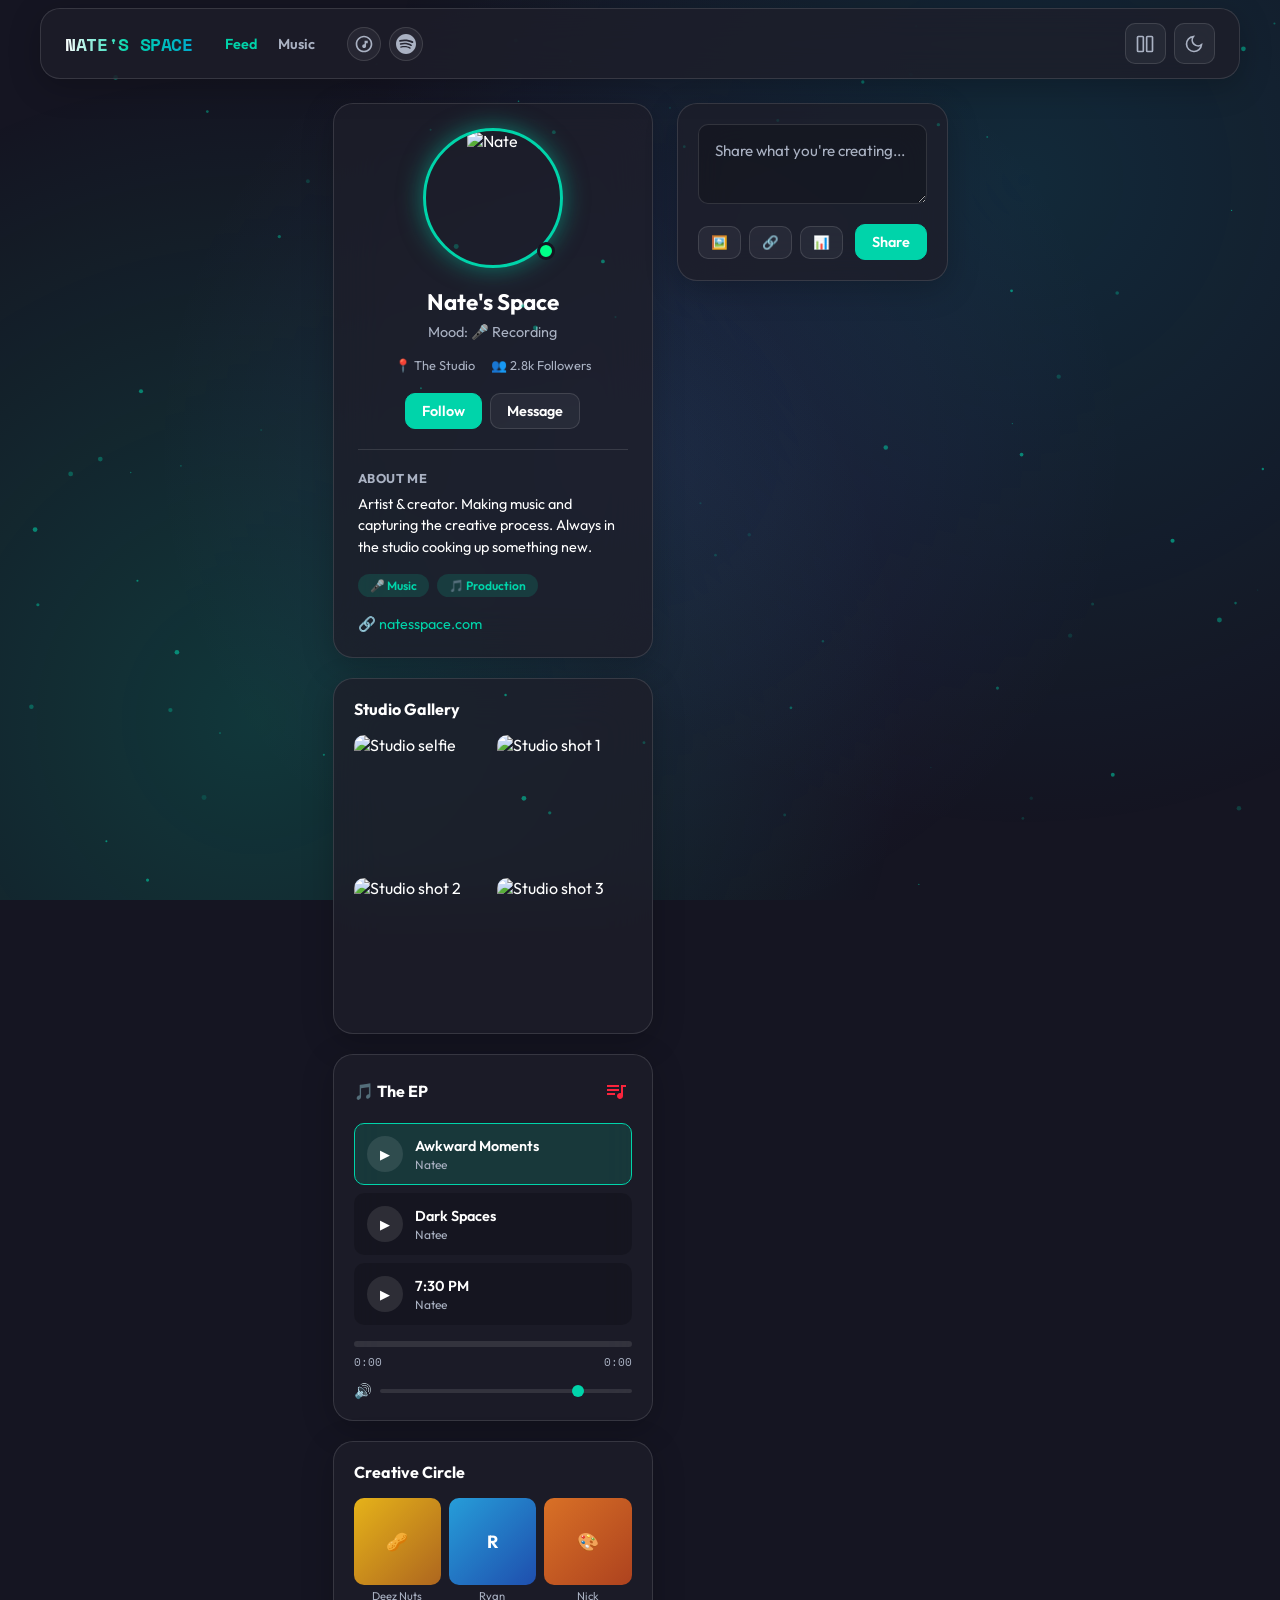
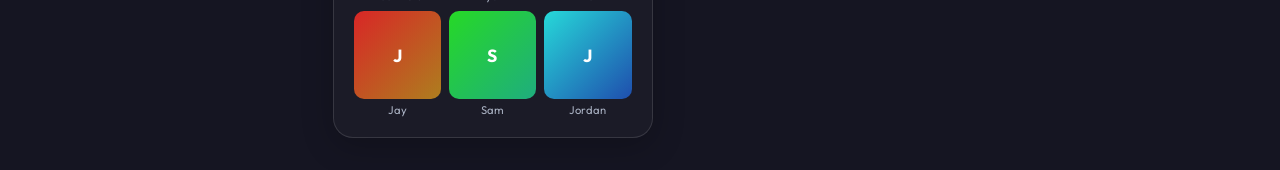
==== index.html @ 2b61ed56 "fix(ui): brighter default theme and mobile safe-area polish Made-with: Cursor" ====
<!DOCTYPE html>
<html lang="en">

<head>
    <meta charset="UTF-8">
    <meta name="viewport" content="width=device-width, initial-scale=1.0, viewport-fit=cover">
    <title>Nate's Space</title>
    <meta name="description" content="Visual artist & digital creator. Blending photography, design, and digital art.">
    <link rel="preconnect" href="https://fonts.googleapis.com">
    <link rel="preconnect" href="https://fonts.gstatic.com" crossorigin>
    <link
        href="https://fonts.googleapis.com/css2?family=Outfit:wght@300;400;600;700&family=Space+Mono:wght@400;700&display=swap"
        rel="stylesheet">
    <link rel="stylesheet" href="styles.css?v=122">
</head>

<body>
    <canvas id="particleCanvas"></canvas>
    <div class="app-layout">
        <!-- Navigation -->
        <nav class="top-nav glass-panel">
            <div class="nav-left-group">
                <div class="logo">NATE'S SPACE</div>
                <div class="nav-page-links">
                    <span class="nav-text-link nav-text-current" aria-current="page">Feed</span>
                    <a href="music.html" class="nav-text-link">Music</a>
                </div>
                <div class="nav-socials">
                    <a href="https://music.apple.com/us/artist/natee/1810779697" target="_blank"
                        class="nav-btn social-link apple" title="Apple Music">
                        <svg class="icon" viewBox="0 0 24 24" fill="currentColor">
                            <path
                                d="M12 2C6.48 2 2 6.48 2 12s4.48 10 10 10 10-4.48 10-10S17.52 2 12 2zm0 18c-4.41 0-8-3.59-8-8s3.59-8 8-8 8 3.59 8 8-3.59 8-8 8zm4.5-9h-2v3.59c0 1.28-1.04 2.32-2.32 2.32-1.28 0-2.32-1.04-2.32-2.32 0-1.28 1.04-2.32 2.32-2.32.17 0 .34.02.5.06V8h3.82v1z" />
                        </svg>
                    </a>
                    <a href="https://open.spotify.com/artist/3quza30cJ2cYJm2auOIv85" target="_blank"
                        class="nav-btn social-link spotify" title="Spotify">
                        <svg class="icon" viewBox="0 0 24 24" fill="currentColor">
                            <path
                                d="M12 0C5.4 0 0 5.4 0 12s5.4 12 12 12 12-5.4 12-12S18.66 0 12 0zm5.521 17.34c-.24.359-.66.48-1.021.24-2.82-1.74-6.36-2.101-10.561-1.141-.418.122-.779-.179-.899-.539-.12-.421.18-.78.54-.9 4.56-1.021 8.52-.6 11.64 1.32.42.18.479.659.301 1.02zm1.44-3.3c-.301.42-.841.6-1.262.3-3.239-1.98-8.159-2.58-11.939-1.38-.479.12-1.02-.12-1.14-.6-.12-.48.12-1.021.6-1.141C9.6 9.9 15 10.561 18.72 12.84c.361.181.54.78.241 1.2zm.12-3.36C15.24 8.4 8.82 8.16 5.16 9.301c-.6.179-1.2-.181-1.38-.721-.18-.601.18-1.2.72-1.381 4.26-1.26 11.28-1.02 15.721 1.621.539.3.719 1.02.419 1.56-.299.421-1.02.599-1.559.3z" />
                        </svg>
                    </a>
                </div>
            </div>
            <div class="nav-controls">
                <!-- Layout Toggle -->
                <button class="nav-btn" id="layoutToggle" title="Change Layout">
                    <svg class="icon" viewBox="0 0 24 24" fill="none" stroke="currentColor" stroke-width="2">
                        <rect x="3" y="3" width="7" height="18" rx="1"></rect>
                        <rect x="14" y="3" width="7" height="18" rx="1"></rect>
                    </svg>
                </button>
                <!-- Theme Toggle -->
                <button class="nav-btn" id="themeToggle" title="Switch Theme">
                    <svg class="icon" viewBox="0 0 24 24" fill="none" stroke="currentColor" stroke-width="2">
                        <path d="M21 12.79A9 9 0 1 1 11.21 3 7 7 0 0 0 21 12.79z"></path>
                    </svg>
                </button>
            </div>
        </nav>

        <!-- Main Content -->
        <div class="container">
            <!-- Hero Section (Focus/Modern Mode) -->
            <section class="hero-section">
                <div class="hero-bg">
                    <img src="assets/IMG_20260112_194124.jpg" alt="Studio" class="hero-bg-image">
                    <div class="hero-overlay"></div>
                </div>
                <div class="hero-content">
                    <div class="hero-avatar">
                        <img src="assets/IMG_20260112_193737.jpg" alt="Nate">
                    </div>
                    <div class="hero-info">
                        <h1 class="hero-title">Nate's Space</h1>
                        <p class="hero-subtitle">🎤 Artist & Producer • Brooklyn, NY</p>
                        <div class="hero-stats">
                            <div class="hero-stat">
                                <span class="stat-value">2.8K</span>
                                <span class="stat-label">Followers</span>
                            </div>
                            <div class="hero-stat">
                                <span class="stat-value">12</span>
                                <span class="stat-label">Tracks</span>
                            </div>
                            <div class="hero-stat">
                                <span class="stat-value">48K</span>
                                <span class="stat-label">Plays</span>
                            </div>
                        </div>
                        <div class="hero-actions">
                            <button class="btn primary" id="heroPlayAllBtn">▶ Play All</button>
                            <button class="btn follow-btn">Follow</button>
                            <button class="btn">Message</button>
                        </div>
                    </div>
                </div>
            </section>

            <div class="main-grid">
                <!-- Sidebar -->
                <aside class="sidebar">
                    <!-- Profile Card -->
                    <div class="glass-panel profile-card">
                        <div class="profile-pic-container">
                            <div class="profile-pic">
                                <img src="assets/IMG_20260112_193737.jpg" alt="Nate" class="profile-image">
                            </div>
                            <div class="status-indicator"></div>
                        </div>

                        <div class="profile-info">
                            <h1>Nate's Space</h1>
                            <p class="mood">Mood: 🎤 Recording</p>

                            <div class="stats">
                                <span>📍 The Studio</span>
                                <span>👥 2.8k Followers</span>
                            </div>

                            <div class="actions">
                                <button class="btn primary follow-btn">Follow</button>
                                <button class="btn">Message</button>
                            </div>
                        </div>

                        <div class="about-section">
                            <h3>About Me</h3>
                            <p>Artist & creator. Making music and capturing the creative process. Always in the studio
                                cooking up something new.</p>
                            <div class="skills-tags">
                                <span class="skill-tag">🎤 Music</span>
                                <span class="skill-tag">🎵 Production</span>
                            </div>
                            <a href="#" class="website-link">🔗 natesspace.com</a>
                        </div>
                    </div>

                    <!-- Gallery -->
                    <div class="glass-panel gallery-panel">
                        <h3>Studio Gallery</h3>
                        <div class="gallery-grid">
                            <div class="gallery-item">
                                <img src="assets/IMG_20260112_193737.jpg" alt="Studio selfie">
                            </div>
                            <div class="gallery-item">
                                <img src="assets/IMG_20260112_194122.jpg" alt="Studio shot 1">
                            </div>
                            <div class="gallery-item">
                                <img src="assets/IMG_20260112_194124.jpg" alt="Studio shot 2">
                            </div>
                            <div class="gallery-item">
                                <img src="assets/IMG_20260112_194126.jpg" alt="Studio shot 3">
                            </div>
                        </div>
                    </div>

                    <!-- Music Player -->
                    <div class="glass-panel music-player">
                        <div class="player-header-row">
                            <h3>🎵 The EP</h3>
                            <button class="icon-btn apple-toggle" id="appleMusicToggle" title="Open Apple Music">
                                <svg class="icon" viewBox="0 0 24 24" fill="currentColor">
                                    <path
                                        d="M15 6H3v2h12V6zm0 4H3v2h12v-2zM3 16h8v-2H3v2zM17 6v8.18c-.31-.11-.65-.18-1-.18-1.66 0-3 1.34-3 3s1.34 3 3 3 3-1.34 3-3V8h3V6h-5z" />
                                </svg>
                            </button>
                        </div>
                        <div class="player-container">
                            <div class="track-list" id="sidebarTrackList"></div>
                            <div class="player-controls">
                                <div class="progress-container">
                                    <div class="progress-bar">
                                        <div class="progress-fill"></div>
                                    </div>
                                    <div class="time-display">
                                        <span class="current-time">0:00</span>
                                        <span class="duration">0:00</span>
                                    </div>
                                </div>
                                <div class="volume-control">
                                    <span class="volume-icon">🔊</span>
                                    <input type="range" class="volume-slider" min="0" max="100" value="80">
                                </div>
                            </div>
                        </div>
                        <audio id="audioPlayer"></audio>
                    </div>

                    <!-- Friends/Connections -->
                    <div class="glass-panel friends-panel">
                        <h3>Creative Circle</h3>
                        <div class="friends-grid">
                            <div class="friend-item">
                                <div class="friend-avatar"
                                    style="background: linear-gradient(135deg, hsl(45, 80%, 50%), hsl(30, 70%, 40%))">🥜
                                </div>
                                <span>Deez Nuts</span>
                            </div>
                            <div class="friend-item">
                                <div class="friend-avatar"
                                    style="background: linear-gradient(135deg, hsl(200, 70%, 50%), hsl(220, 70%, 40%))">
                                    R</div>
                                <span>Ryan</span>
                            </div>
                            <div class="friend-item">
                                <div class="friend-avatar"
                                    style="background: linear-gradient(135deg, hsl(25, 70%, 50%), hsl(15, 70%, 40%))">🎨
                                </div>
                                <span>Nick</span>
                            </div>
                            <div class="friend-item">
                                <div class="friend-avatar"
                                    style="background: linear-gradient(135deg, hsl(0, 70%, 50%), hsl(40, 70%, 40%))">J
                                </div>
                                <span>Jay</span>
                            </div>
                            <div class="friend-item">
                                <div class="friend-avatar"
                                    style="background: linear-gradient(135deg, hsl(120, 70%, 50%), hsl(160, 70%, 40%))">
                                    S</div>
                                <span>Sam</span>
                            </div>
                            <div class="friend-item">
                                <div class="friend-avatar"
                                    style="background: linear-gradient(135deg, hsl(180, 70%, 50%), hsl(220, 70%, 40%))">
                                    J</div>
                                <span>Jordan</span>
                            </div>
                        </div>
                    </div>
                </aside>

                <!-- Main Feed -->
                <main class="content-area">
                    <!-- Focus Mode Music Player (appears only in focus mode) -->
                    <div class="glass-panel focus-music-player" id="focusMusicPlayer">
                        <div class="focus-player-header">
                            <div>
                                <h3>🎵 The EP</h3>
                                <span class="album-info" id="focusAlbumMeta">3 tracks • Natee</span>
                            </div>
                            <button class="icon-btn apple-toggle" title="Open Apple Music">
                                <svg class="icon" viewBox="0 0 24 24" fill="currentColor">
                                    <path
                                        d="M15 6H3v2h12V6zm0 4H3v2h12v-2zM3 16h8v-2H3v2zM17 6v8.18c-.31-.11-.65-.18-1-.18-1.66 0-3 1.34-3 3s1.34 3 3 3 3-1.34 3-3V8h3V6h-5z" />
                                </svg>
                            </button>
                        </div>
                        <div class="focus-player-content">
                            <div class="focus-album-art">
                                <img src="assets/IMG_20260112_193737.jpg" alt="Album Art">
                            </div>
                            <div class="focus-tracks" id="focusTrackList"></div>
                        </div>
                        <div class="focus-player-controls">
                            <div class="focus-progress-bar">
                                <div class="focus-progress-fill"></div>
                            </div>
                            <div class="focus-time-display">
                                <span class="focus-current-time">0:00</span>
                                <span class="focus-duration">0:00</span>
                            </div>
                        </div>
                    </div>

                    <!-- Post Composer -->
                    <div class="glass-panel composer">
                        <textarea placeholder="Share what you're creating..."></textarea>
                        <div class="composer-actions">
                            <div class="composer-tools">
                                <button class="tool-btn" title="Add Image">🖼️</button>
                                <button class="tool-btn" title="Add Link">🔗</button>
                                <button class="tool-btn" title="Add Poll">📊</button>
                            </div>
                            <button class="btn primary">Share</button>
                        </div>
                    </div>

                    <!-- Posts: injected from assets/data.js via renderPosts() -->
                </main>
            </div>
        </div>
    </div>

    <!-- Mobile Bottom Player (Spotify-style) -->
    <div class="mobile-player" id="mobilePlayer">
        <div class="mobile-player-bar" id="mobilePlayerBar">
            <div class="mobile-player-info">
                <img src="assets/IMG_20260112_193737.jpg" alt="Album art" class="mobile-album-art">
                <div class="mobile-track-details">
                    <span class="mobile-track-name">Select a track</span>
                    <span class="mobile-album-name">The EP</span>
                </div>
            </div>
            <button class="mobile-play-btn" id="mobilePlayBtn">▶</button>
        </div>
        <div class="mobile-player-expanded" id="mobilePlayerExpanded">
            <div class="expanded-header">
                <button class="collapse-btn" id="collapseBtn">▼</button>
                <span>The EP</span>
                <button class="icon-btn apple-toggle" title="Open Apple Music">
                    <svg class="icon" viewBox="0 0 24 24" fill="currentColor">
                        <path
                            d="M15 6H3v2h12V6zm0 4H3v2h12v-2zM3 16h8v-2H3v2zM17 6v8.18c-.31-.11-.65-.18-1-.18-1.66 0-3 1.34-3 3s1.34 3 3 3 3-1.34 3-3V8h3V6h-5z" />
                    </svg>
                </button>
            </div>
            <div class="expanded-artwork">
                <img src="assets/IMG_20260112_193737.jpg" alt="Album art">
            </div>
            <div class="expanded-info">
                <h2 class="expanded-track-name">Select a track</h2>
                <p class="expanded-album-name">The EP • Natee</p>
            </div>
            <div class="expanded-progress">
                <div class="mobile-progress-bar" id="mobileProgressBar">
                    <div class="mobile-progress-fill" id="mobileProgressFill"></div>
                </div>
                <div class="mobile-time-display">
                    <span class="mobile-current-time">0:00</span>
                    <span class="mobile-duration">0:00</span>
                </div>
            </div>
            <div class="expanded-controls">
                <button class="control-btn" id="prevBtn">⏮</button>
                <button class="control-btn play-pause" id="expandedPlayBtn">▶</button>
                <button class="control-btn" id="nextBtn">⏭</button>
            </div>
            <div class="expanded-tracklist" id="mobileTrackList"></div>
        </div>
    </div>

    <!-- Social Links Modal -->
    <div class="modal-overlay" id="socialModal">
        <div class="glass-panel modal-content">
            <button class="modal-close" id="closeModal">×</button>
            <h3>🎧 Listen to Natee</h3>
            <div class="social-links">
                <a href="https://music.apple.com/us/artist/natee/1810779697" target="_blank"
                    class="social-btn apple-music">
                    <span class="social-icon">🎵</span>
                    <span>Apple Music</span>
                </a>
                <a href="https://open.spotify.com/artist/3quza30cJ2cYJm2auOIv85" target="_blank"
                    class="social-btn spotify">
                    <span class="social-icon">🟢</span>
                    <span>Spotify</span>
                </a>
            </div>
        </div>
    </div>

    <!-- Apple Music Modal -->
    <div class="modal-overlay" id="appleMusicModal">
        <div class="glass-panel modal-content large-modal">
            <button class="modal-close" id="closeAppleModal">×</button>
            <h3>🍎 Apple Music</h3>
            <div class="apple-embeds">
                <iframe allow="autoplay *; encrypted-media *; fullscreen *; clipboard-write" frameborder="0"
                    height="175" style="width:100%;max-width:660px;overflow:hidden;border-radius:10px;"
                    sandbox="allow-forms allow-popups allow-same-origin allow-scripts allow-storage-access-by-user-activation allow-top-navigation-by-user-activation"
                    src="https://embed.music.apple.com/us/song/fall-on-me/1864786134"></iframe>
                <iframe allow="autoplay *; encrypted-media *; fullscreen *; clipboard-write" frameborder="0"
                    height="175" style="width:100%;max-width:660px;overflow:hidden;border-radius:10px;"
                    sandbox="allow-forms allow-popups allow-same-origin allow-scripts allow-storage-access-by-user-activation allow-top-navigation-by-user-activation"
                    src="https://embed.music.apple.com/us/song/purple-hearts/1852872706"></iframe>
                <iframe allow="autoplay *; encrypted-media *; fullscreen *; clipboard-write" frameborder="0"
                    height="175" style="width:100%;max-width:660px;overflow:hidden;border-radius:10px;"
                    sandbox="allow-forms allow-popups allow-same-origin allow-scripts allow-storage-access-by-user-activation allow-top-navigation-by-user-activation"
                    src="https://embed.music.apple.com/us/song/see-me-fall/1852890077"></iframe>
                <iframe allow="autoplay *; encrypted-media *; fullscreen *; clipboard-write" frameborder="0"
                    height="175" style="width:100%;max-width:660px;overflow:hidden;border-radius:10px;"
                    sandbox="allow-forms allow-popups allow-same-origin allow-scripts allow-storage-access-by-user-activation allow-top-navigation-by-user-activation"
                    src="https://embed.music.apple.com/us/song/60-second-relay/1852594631"></iframe>
                <iframe allow="autoplay *; encrypted-media *; fullscreen *; clipboard-write" frameborder="0"
                    height="175" style="width:100%;max-width:660px;overflow:hidden;border-radius:10px;"
                    sandbox="allow-forms allow-popups allow-same-origin allow-scripts allow-storage-access-by-user-activation allow-top-navigation-by-user-activation"
                    src="https://embed.music.apple.com/us/song/harsh-feelings/1810816489"></iframe>
            </div>
        </div>
    </div>

    <!-- Image Lightbox Modal (Facebook-style) -->
    <div class="image-modal-overlay" id="imageModal">
        <div class="image-modal">
            <!-- Close Button -->
            <button class="image-modal-close" id="closeImageModal">
                <svg viewBox="0 0 24 24" fill="none" stroke="currentColor" stroke-width="2">
                    <line x1="18" y1="6" x2="6" y2="18"></line>
                    <line x1="6" y1="6" x2="18" y2="18"></line>
                </svg>
            </button>

            <!-- Navigation Arrows -->
            <button class="image-modal-nav prev" id="prevImage" title="Previous">
                <svg viewBox="0 0 24 24" fill="none" stroke="currentColor" stroke-width="2">
                    <polyline points="15 18 9 12 15 6"></polyline>
                </svg>
            </button>
            <button class="image-modal-nav next" id="nextImage" title="Next">
                <svg viewBox="0 0 24 24" fill="none" stroke="currentColor" stroke-width="2">
                    <polyline points="9 6 15 12 9 18"></polyline>
                </svg>
            </button>

            <!-- Main Content -->
            <div class="image-modal-content">
                <!-- Image Section -->
                <div class="image-modal-image-section">
                    <img src="" alt="" id="modalImage" class="modal-main-image">
                </div>

                <!-- Details Section -->
                <div class="image-modal-details">
                    <!-- Post Header -->
                    <div class="modal-post-header">
                        <div class="modal-author">
                            <img src="assets/IMG_20260112_193737.jpg" alt="Nate" class="modal-author-avatar">
                            <div class="modal-author-info">
                                <span class="modal-author-name">Nate's Space</span>
                                <span class="modal-timestamp" id="modalTimestamp">3 hours ago</span>
                            </div>
                        </div>
                        <span class="modal-tag" id="modalTag">Photo</span>
                    </div>

                    <!-- Post Title -->
                    <h2 class="modal-post-title" id="modalTitle">Studio Vibes Today</h2>

                    <!-- Post Quote/Content -->
                    <div class="modal-post-quote">
                        <p id="modalQuote">The setup is looking right. Got the gear ready, got the ideas flowing. Time
                            to create something special. 🎧</p>
                    </div>

                    <!-- View Count -->
                    <div class="modal-views" id="modalViews">
                        <span>👁️ 1,420 views</span>
                    </div>

                    <!-- Actions -->
                    <div class="modal-actions">
                        <button class="modal-action-btn" id="modalLikeBtn">
                            <span class="action-icon">❤️</span>
                            <span class="action-count" id="modalLikeCount">287</span>
                        </button>
                        <button class="modal-action-btn" id="modalCommentBtn">
                            <span class="action-icon">💬</span>
                            <span class="action-count" id="modalCommentCount">42</span>
                        </button>
                        <button class="modal-action-btn" id="modalDownloadBtn" title="Download Image">
                            <span class="action-icon">⬇️</span>
                            <span class="action-label">Download</span>
                        </button>
                        <button class="modal-action-btn">
                            <span class="action-icon">↗️</span>
                            <span class="action-label">Share</span>
                        </button>
                    </div>

                    <!-- Comments Section -->
                    <div class="modal-comments-section">
                        <div class="modal-comment">
                            <div class="comment-avatar"
                                style="background: linear-gradient(135deg, hsl(200, 70%, 50%), hsl(220, 70%, 40%))">R
                            </div>
                            <div class="comment-body">
                                <span class="comment-author">Ryan</span>
                                <span class="comment-text">Fire setup bro! 🔥</span>
                            </div>
                        </div>
                        <div class="modal-comment">
                            <div class="comment-avatar"
                                style="background: linear-gradient(135deg, hsl(25, 70%, 50%), hsl(15, 70%, 40%))">🎨
                            </div>
                            <div class="comment-body">
                                <span class="comment-author">Nick the Painter</span>
                                <span class="comment-text">The vibe is immaculate ✨</span>
                            </div>
                        </div>
                    </div>

                    <!-- Comment Input -->
                    <div class="modal-comment-input">
                        <input type="text" placeholder="Write a comment..." id="modalCommentInput">
                        <button class="send-comment-btn">
                            <svg viewBox="0 0 24 24" fill="currentColor">
                                <path d="M2.01 21L23 12 2.01 3 2 10l15 2-15 2z"></path>
                            </svg>
                        </button>
                    </div>
                </div>
            </div>
        </div>
    </div>

    <!-- Video Lightbox Modal -->
    <div class="image-modal-overlay" id="videoModal">
        <div class="image-modal">
            <!-- Close Button -->
            <button class="image-modal-close" id="closeVideoModal">
                <svg viewBox="0 0 24 24" fill="none" stroke="currentColor" stroke-width="2">
                    <line x1="18" y1="6" x2="6" y2="18"></line>
                    <line x1="6" y1="6" x2="18" y2="18"></line>
                </svg>
            </button>

            <!-- Main Content -->
            <div class="image-modal-content">
                <!-- Video Section -->
                <div class="image-modal-image-section">
                    <video controls autoplay class="modal-main-image" id="modalVideo">
                        Your browser does not support the video tag.
                    </video>
                </div>

                <!-- Details Section -->
                <div class="image-modal-details">
                    <!-- Post Header -->
                    <div class="modal-post-header">
                        <div class="modal-author">
                            <img src="assets/IMG_20260112_193737.jpg" alt="Nate" class="modal-author-avatar">
                            <div class="modal-author-info">
                                <span class="modal-author-name">Nate's Space</span>
                                <span class="modal-timestamp" id="videoModalTimestamp">Just now</span>
                            </div>
                        </div>
                        <span class="modal-tag" id="videoModalTag">Video</span>
                    </div>

                    <!-- Post Title -->
                    <h2 class="modal-post-title" id="videoModalTitle">Recording Session 🔥</h2>

                    <!-- Post Quote/Content -->
                    <div class="modal-post-quote">
                        <p id="videoModalQuote"></p>
                    </div>

                    <!-- Actions -->
                    <div class="modal-actions">
                        <button class="modal-action-btn" id="videoModalLikeBtn">
                            <span class="action-icon">❤️</span>
                            <span class="action-count" id="videoModalLikeCount">342</span>
                        </button>
                        <button class="modal-action-btn" id="videoModalCommentBtn">
                            <span class="action-icon">💬</span>
                            <span class="action-count" id="videoModalCommentCount">56</span>
                        </button>
                        <button class="modal-action-btn">
                            <span class="action-icon">🔖</span>
                            <span class="action-label">Save</span>
                        </button>
                        <button class="modal-action-btn">
                            <span class="action-icon">↗️</span>
                            <span class="action-label">Share</span>
                        </button>
                    </div>

                    <!-- Comments Section -->
                    <div class="modal-comments-section">
                        <div class="modal-comment">
                            <div class="comment-avatar"
                                style="background: linear-gradient(135deg, hsl(120, 70%, 50%), hsl(160, 70%, 40%))">S
                            </div>
                            <div class="comment-body">
                                <span class="comment-author">Sam</span>
                                <span class="comment-text">This sounds crazy! 🤯</span>
                            </div>
                        </div>
                    </div>

                    <!-- Comment Input -->
                    <div class="modal-comment-input">
                        <input type="text" placeholder="Write a comment...">
                        <button class="send-comment-btn">
                            <svg viewBox="0 0 24 24" fill="currentColor">
                                <path d="M2.01 21L23 12 2.01 3 2 10l15 2-15 2z"></path>
                            </svg>
                        </button>
                    </div>
                </div>
            </div>
        </div>
    </div>

    <!-- Toast Container -->
    <div class="toast-container" id="toastContainer"></div>

    <script src="assets/data.js?v=122"></script>
    <script src="js/music-files.js?v=122"></script>
    <script src="js/overlay-utils.js?v=122"></script>
    <script src="js/toast.js?v=122"></script>
    <script src="js/theme-layout.js?v=122"></script>
    <script src="js/particles.js?v=122"></script>
    <script src="js/scroll-reveal.js?v=122"></script>
    <script src="js/playlist.js?v=122"></script>
    <script src="js/audio.js?v=122"></script>
    <script src="js/modals.js?v=122"></script>
    <script src="js/lightbox.js?v=122"></script>
    <script src="js/posts.js?v=122"></script>
    <script src="js/app-init.js?v=122"></script>
</body>

</html>
---- styles.css ----
/* ===== CSS Variables ===== */
:root {
  --bg-primary: #151522;
  --bg-secondary: rgba(255, 255, 255, 0.045);
  --bg-glass: rgba(30, 30, 42, 0.78);
  --glass-border: rgba(255, 255, 255, 0.12);
  /* Bars, sheets, toasts — tracks theme for mobile consistency */
  --bg-elevated: rgba(26, 26, 36, 0.97);
  --player-gradient-start: #252538;
  --player-gradient-end: #151522;

  --accent-color: #00d4aa;
  --accent-glow: rgba(0, 212, 170, 0.5);
  --accent-secondary: #00a8cc;
  --accent-tertiary: #7b61ff;

  --text-primary: #ffffff;
  --text-secondary: #aab2c3;

  --font-main: 'Outfit', -apple-system, BlinkMacSystemFont, sans-serif;
  --font-mono: 'Space Mono', monospace;

  --radius-lg: 20px;
  --radius-md: 14px;
  --radius-sm: 10px;
}

/* Light Theme */
[data-theme="light"] {
  --bg-primary: #f5f7fa;
  --bg-secondary: rgba(0, 0, 0, 0.02);
  --bg-glass: rgba(255, 255, 255, 0.8);
  --glass-border: rgba(0, 0, 0, 0.06);
  --bg-elevated: rgba(255, 255, 255, 0.96);
  --player-gradient-start: #eef1f8;
  --player-gradient-end: #f5f7fa;
  --text-primary: #0f172a;
  --text-secondary: #64748b;
}

/* ===== Reset & Base ===== */
* {
  box-sizing: border-box;
  margin: 0;
  padding: 0;
}

body {
  font-family: var(--font-main);
  background-color: var(--bg-primary);
  color: var(--text-primary);
  min-height: 100vh;
  min-height: 100dvh;
  /* Dynamic viewport height for mobile */
  -webkit-font-smoothing: antialiased;
  transition: background-color 0.5s ease, color 0.5s ease;
  overflow-x: hidden;
  overscroll-behavior: none;
  /* Prevent overscroll bounce */
}

/* Animated Background */
body::before {
  content: '';
  position: fixed;
  top: -50px;
  /* Extend beyond viewport to prevent gaps */
  left: -50px;
  right: -50px;
  bottom: -50px;
  background:
    radial-gradient(circle at 20% 80%, rgba(0, 212, 170, 0.18) 0%, transparent 52%),
    radial-gradient(circle at 80% 20%, rgba(0, 168, 204, 0.14) 0%, transparent 52%),
    radial-gradient(circle at 50% 50%, rgba(123, 97, 255, 0.1) 0%, transparent 62%);
  background-attachment: fixed;
  pointer-events: none;
  z-index: -1;
  animation: bgPulse 15s ease-in-out infinite;
}

#particleCanvas {
  position: fixed;
  top: 0;
  left: 0;
  width: 100%;
  height: 100%;
  pointer-events: none;
  z-index: 1;
  /* Ensure it is above the background but below content if content has higher z-index */
}

@keyframes bgPulse {

  0%,
  100% {
    opacity: 1;
  }

  50% {
    opacity: 0.8;
  }
}

[data-theme="light"] body::before {
  background:
    radial-gradient(circle at 20% 80%, rgba(0, 212, 170, 0.08) 0%, transparent 50%),
    radial-gradient(circle at 80% 20%, rgba(0, 168, 204, 0.06) 0%, transparent 50%);
}

html {
  scroll-behavior: smooth;
}

/* ===== Scrollbar ===== */
::-webkit-scrollbar {
  width: 10px;
}

::-webkit-scrollbar-track {
  background: var(--bg-primary);
}

::-webkit-scrollbar-thumb {
  background: rgba(255, 255, 255, 0.1);
  border-radius: 5px;
  border: 2px solid var(--bg-primary);
  /* Padding effect */
}

::-webkit-scrollbar-thumb:hover {
  background: var(--accent-color);
}

/* ===== Loading Skeleton ===== */
.skeleton-loading {
  background: linear-gradient(90deg,
      rgba(255, 255, 255, 0.05) 25%,
      rgba(255, 255, 255, 0.1) 50%,
      rgba(255, 255, 255, 0.05) 75%);
  background-size: 200% 100%;
  animation: skeletonShimmer 1.5s infinite;
}

@keyframes skeletonShimmer {
  0% {
    background-position: 200% 0;
  }

  100% {
    background-position: -200% 0;
  }
}

/* ===== Glass Panel ===== */
.glass-panel {
  background: var(--bg-glass);
  backdrop-filter: blur(24px);
  -webkit-backdrop-filter: blur(24px);
  border: 1px solid var(--glass-border);
  border-radius: var(--radius-lg);
  box-shadow: 0 8px 32px rgba(0, 0, 0, 0.22);
  transition: all 0.3s ease;
}

.glass-panel:hover {
  border-color: rgba(0, 212, 170, 0.2);
}

/* ===== Layout ===== */
.app-layout {
  min-height: 100vh;
  min-height: 100dvh;
  display: flex;
  flex-direction: column;
  padding-top: env(safe-area-inset-top, 0px);
}

.container {
  max-width: 1200px;
  margin: 0 auto;
  padding: 0 1rem 2rem;
}

.main-grid {
  display: grid;
  grid-template-columns: 320px 1fr;
  gap: 1.5rem;
  transition: all 0.4s ease;
}

/* Layout Modes */
.main-grid[data-layout="left"] {
  grid-template-columns: 320px 1fr;
}

.main-grid[data-layout="right"] {
  grid-template-columns: 1fr 320px;
}

.main-grid[data-layout="right"] .sidebar {
  order: 2;
}

.main-grid[data-layout="focus"] {
  grid-template-columns: 1fr;
  max-width: 800px;
  margin: 0 auto;
}

.main-grid[data-layout="focus"] .sidebar {
  display: none;
}

/* Hero Section - Only visible in Focus mode */
.hero-section {
  display: none;
  position: relative;
  width: 100vw;
  left: 50%;
  right: 50%;
  margin-left: -50vw;
  margin-right: -50vw;
  min-height: 450px;
  /* Removed border-radius for full immersive feel */
  overflow: hidden;
  margin-bottom: 2rem;
  box-shadow: 0 10px 40px rgba(0, 0, 0, 0.5);
}

[data-layout="focus"]~.hero-section,
.container:has(.main-grid[data-layout="focus"]) .hero-section {
  display: block;
}

.hero-bg {
  position: absolute;
  inset: 0;
  z-index: 0;
}

.hero-bg-image {
  width: 100%;
  height: 100%;
  object-fit: cover;
  filter: brightness(0.35) saturate(1.2);
}

.hero-overlay {
  position: absolute;
  inset: 0;
  background: linear-gradient(to top,
      rgba(21, 21, 34, 0.95) 0%,
      rgba(21, 21, 34, 0.55) 40%,
      transparent 100%);
}

[data-theme="light"] .hero-overlay {
  background: linear-gradient(to top,
      rgba(245, 247, 250, 0.92) 0%,
      rgba(245, 247, 250, 0.45) 45%,
      transparent 100%);
}

.hero-content {
  position: relative;
  z-index: 1;
  display: flex;
  align-items: flex-end;
  gap: 2rem;
  padding: 3rem;
  min-height: 450px;
  max-width: 1200px;
  margin: 0 auto;
}

.hero-avatar {
  flex-shrink: 0;
}

.hero-avatar img {
  width: 150px;
  height: 150px;
  border-radius: 50%;
  object-fit: cover;
  border: 4px solid var(--accent-color);
  box-shadow: 0 0 40px var(--accent-glow);
}

.hero-info {
  flex: 1;
}

.hero-title {
  font-size: 3rem;
  font-weight: 700;
  margin-bottom: 0.5rem;
  background: linear-gradient(135deg, #fff, var(--accent-color));
  -webkit-background-clip: text;
  -webkit-text-fill-color: transparent;
  background-clip: text;
}

.hero-subtitle {
  font-size: 1.1rem;
  color: var(--text-secondary);
  margin-bottom: 1.5rem;
}

.hero-stats {
  display: flex;
  gap: 2.5rem;
  margin-bottom: 1.5rem;
}

.hero-stat {
  display: flex;
  flex-direction: column;
}

.hero-stat .stat-value {
  font-size: 1.75rem;
  font-weight: 700;
  color: var(--text-primary);
}

.hero-stat .stat-label {
  font-size: 0.8rem;
  color: var(--text-secondary);
  text-transform: uppercase;
  letter-spacing: 0.05em;
}

.hero-actions {
  display: flex;
  gap: 0.75rem;
  flex-wrap: wrap;
}

.hero-actions .btn {
  padding: 0.75rem 1.5rem;
}

.hero-actions .btn.primary {
  box-shadow: 0 4px 20px var(--accent-glow);
}


/* ===== Navigation ===== */
.top-nav {
  position: sticky;
  top: 0.5rem;
  margin: 0.5rem auto 1.5rem;
  width: calc(100% - 1rem);
  max-width: 1200px;
  padding: 0.875rem 1.5rem;
  display: flex;
  justify-content: space-between;
  align-items: center;
  z-index: 100;
  animation: slideDown 0.6s ease-out;
}

@keyframes slideDown {
  from {
    opacity: 0;
    transform: translateY(-20px);
  }

  to {
    opacity: 1;
    transform: translateY(0);
  }
}

.logo {
  font-family: var(--font-mono);
  font-weight: 700;
  font-size: 1.1rem;
  letter-spacing: -0.02em;
  text-transform: uppercase;
  background: linear-gradient(90deg,
      var(--text-primary) 0%,
      var(--accent-color) 25%,
      var(--accent-secondary) 50%,
      var(--text-primary) 75%,
      var(--text-primary) 100%);
  background-size: 200% auto;
  -webkit-background-clip: text;
  -webkit-text-fill-color: transparent;
  background-clip: text;
  animation: shine 4s linear infinite;
}

@keyframes shine {
  to {
    background-position: 200% center;
  }
}

.nav-controls {
  display: flex;
  gap: 0.5rem;
}

.nav-btn {
  background: rgba(255, 255, 255, 0.05);
  border: 1px solid var(--glass-border);
  color: var(--text-secondary);
  cursor: pointer;
  display: flex;
  align-items: center;
  justify-content: center;
  padding: 0.6rem;
  border-radius: var(--radius-sm);
  transition: all 0.3s ease;
}

.nav-btn:hover {
  color: var(--accent-color);
  background: rgba(0, 212, 170, 0.15);
  border-color: var(--accent-color);
  transform: scale(1.05);
}

.nav-btn .icon {
  width: 20px;
  height: 20px;
}

.theme-toggle {
  background: rgba(255, 255, 255, 0.05);
  border: 1px solid var(--glass-border);
  color: var(--text-secondary);
  cursor: pointer;
  display: flex;
  align-items: center;
  justify-content: center;
  padding: 0.5rem;
  border-radius: 50%;
  transition: all 0.3s ease;
}

.theme-toggle:hover {
  color: var(--accent-color);
  background: rgba(0, 212, 170, 0.15);
  border-color: var(--accent-color);
  transform: rotate(180deg);
}

.theme-toggle .icon {
  width: 20px;
  height: 20px;
}

.nav-left-group {
  display: flex;
  align-items: center;
  gap: 1.5rem;
  flex-wrap: wrap;
}

.nav-page-links {
  display: flex;
  align-items: center;
  gap: 0.35rem;
  font-size: 0.9rem;
  font-weight: 600;
}

.nav-text-link {
  color: var(--text-secondary);
  text-decoration: none;
  padding: 0.25rem 0.5rem;
  border-radius: var(--radius-sm);
  transition: color 0.2s, background 0.2s;
}

.nav-text-link:hover {
  color: var(--accent-color);
  background: rgba(0, 212, 170, 0.08);
}

.nav-text-current {
  color: var(--accent-color);
  cursor: default;
}

.nav-socials {
  display: flex;
  gap: 0.5rem;
}

.social-link {
  width: 34px;
  height: 34px;
  padding: 0;
  border-radius: 50%;
}

.social-link svg {
  width: 18px;
  height: 18px;
}

.social-link.spotify:hover {
  color: #1DB954;
  border-color: #1DB954;
  background: rgba(29, 185, 84, 0.1);
}

.social-link.apple:hover {
  color: #fa243c;
  border-color: #fa243c;
  background: rgba(250, 36, 60, 0.1);
}

@media (max-width: 600px) {
  .nav-left-group {
    gap: 0.75rem;
  }

  .logo {
    font-size: 1rem;
  }
}

/* ===== Sidebar ===== */
.sidebar {
  display: flex;
  flex-direction: column;
  gap: 1.25rem;
  animation: slideInLeft 0.5s ease-out;
}

@keyframes slideInLeft {
  from {
    opacity: 0;
    transform: translateX(-20px);
  }

  to {
    opacity: 1;
    transform: translateX(0);
  }
}

/* ===== Profile Card ===== */
.profile-card {
  padding: 1.5rem;
  text-align: center;
}

.profile-pic-container {
  position: relative;
  width: 140px;
  height: 140px;
  margin: 0 auto 1.25rem;
}

.profile-pic {
  width: 100%;
  height: 100%;
  border-radius: 50%;
  overflow: hidden;
  border: 3px solid var(--accent-color);
  box-shadow: 0 0 25px var(--accent-glow);
}

.profile-image {
  width: 100%;
  height: 100%;
  object-fit: cover;
}

.status-indicator {
  position: absolute;
  bottom: 8px;
  right: 8px;
  width: 18px;
  height: 18px;
  background: #00ff88;
  border-radius: 50%;
  border: 3px solid var(--bg-primary);
  animation: pulse 2s infinite;
}

@keyframes pulse {

  0%,
  100% {
    box-shadow: 0 0 0 0 rgba(0, 255, 136, 0.5);
  }

  50% {
    box-shadow: 0 0 0 8px rgba(0, 255, 136, 0);
  }
}

.profile-info h1 {
  font-size: 1.4rem;
  margin-bottom: 0.4rem;
}

.mood {
  color: var(--text-secondary);
  font-size: 0.9rem;
  margin-bottom: 1rem;
}

.stats {
  display: flex;
  justify-content: center;
  gap: 1rem;
  color: var(--text-secondary);
  font-size: 0.8rem;
  margin-bottom: 1.25rem;
  flex-wrap: wrap;
}

.actions {
  display: flex;
  gap: 0.5rem;
  justify-content: center;
  margin-bottom: 1.25rem;
}

.btn {
  background: rgba(255, 255, 255, 0.05);
  border: 1px solid var(--glass-border);
  color: var(--text-primary);
  padding: 0.5rem 1rem;
  border-radius: var(--radius-sm);
  cursor: pointer;
  font-family: var(--font-main);
  font-weight: 600;
  font-size: 0.9rem;
  transition: all 0.2s;
}

.btn:hover {
  background: rgba(255, 255, 255, 0.1);
  border-color: var(--accent-color);
}

.btn.primary {
  background: var(--accent-color);
  border-color: var(--accent-color);
  color: white;
}

.btn.primary:hover {
  box-shadow: 0 0 20px var(--accent-glow);
  transform: translateY(-1px);
}

.about-section {
  text-align: left;
  padding-top: 1.25rem;
  border-top: 1px solid var(--glass-border);
}

.about-section h3 {
  font-size: 0.8rem;
  text-transform: uppercase;
  letter-spacing: 0.05em;
  color: var(--text-secondary);
  margin-bottom: 0.5rem;
}

.about-section p {
  font-size: 0.9rem;
  line-height: 1.5;
  margin-bottom: 1rem;
}

.skills-tags {
  display: flex;
  gap: 0.5rem;
  margin-bottom: 1rem;
  flex-wrap: wrap;
}

.skill-tag {
  display: inline-flex;
  align-items: center;
  gap: 0.25rem;
  background: rgba(0, 212, 170, 0.15);
  color: var(--accent-color);
  padding: 0.25rem 0.75rem;
  border-radius: 20px;
  font-size: 0.75rem;
  font-weight: 600;
}

.website-link {
  color: var(--accent-color);
  text-decoration: none;
  font-size: 0.9rem;
  display: inline-flex;
  align-items: center;
  gap: 0.5rem;
  transition: opacity 0.2s;
}

.website-link:hover {
  opacity: 0.8;
}

/* ===== Gallery Panel ===== */
.gallery-panel {
  padding: 1.25rem;
}

.gallery-panel h3 {
  font-size: 1rem;
  margin-bottom: 1rem;
}

.gallery-panel .gallery-grid {
  display: grid;
  grid-template-columns: repeat(2, 1fr);
  gap: 0.5rem;
}

.gallery-panel .gallery-item {
  border-radius: var(--radius-sm);
  overflow: hidden;
  aspect-ratio: 1;
  cursor: pointer;
}

.gallery-panel .gallery-item img {
  width: 100%;
  height: 100%;
  object-fit: cover;
  transition: transform 0.3s;
}

.gallery-panel .gallery-item:hover img {
  transform: scale(1.1);
}

/* ===== Music Player ===== */
.music-player {
  padding: 1.25rem;
}

.player-header-row {
  display: flex;
  justify-content: space-between;
  align-items: center;
  margin-bottom: 1rem;
}

.player-header-row h3 {
  font-size: 1rem;
  margin-bottom: 0;
}

.icon-btn {
  background: transparent;
  border: none;
  cursor: pointer;
  color: var(--text-secondary);
  transition: all 0.2s;
  padding: 4px;
  border-radius: 50%;
  display: flex;
  align-items: center;
  justify-content: center;
}

.icon-btn:hover {
  color: var(--accent-color);
  background: rgba(255, 255, 255, 0.05);
}

.apple-toggle {
  color: #fa243c;
  position: relative;
  overflow: visible;
  animation: applePulse 3s infinite;
}

@keyframes applePulse {
  0% {
    box-shadow: 0 0 0 0 rgba(250, 36, 60, 0.4);
  }

  70% {
    box-shadow: 0 0 0 6px rgba(250, 36, 60, 0);
  }

  100% {
    box-shadow: 0 0 0 0 rgba(250, 36, 60, 0);
  }
}

.apple-toggle:hover {
  background: rgba(250, 36, 60, 0.15);
  transform: scale(1.1);
  animation: none;
  /* Stop pulsing on hover */
}

.apple-toggle svg {
  width: 24px;
  height: 24px;
}

.modal-content.large-modal {
  width: 90%;
  max-width: 700px;
}

.apple-embeds {
  margin-top: 1.5rem;
  display: flex;
  flex-direction: column;
  gap: 1rem;
  overflow-y: auto;
  max-height: 60vh;
  -webkit-overflow-scrolling: touch;
  padding-right: 5px;
  /* Prevent scrollbar overlapping content */
}

/* Custom scrollbar for the embeds container */
.apple-embeds::-webkit-scrollbar {
  width: 6px;
}

.apple-embeds::-webkit-scrollbar-track {
  background: rgba(255, 255, 255, 0.05);
}

.apple-embeds::-webkit-scrollbar-thumb {
  background: var(--glass-border);
  border-radius: 3px;
}

.player-container {
  display: flex;
  flex-direction: column;
  gap: 1rem;
}

.track-list {
  display: flex;
  flex-direction: column;
  gap: 0.5rem;
}

.track {
  display: flex;
  align-items: center;
  gap: 0.75rem;
  padding: 0.75rem;
  background: rgba(0, 0, 0, 0.2);
  border-radius: var(--radius-sm);
  cursor: pointer;
  transition: all 0.2s;
  border: 1px solid transparent;
}

.track:hover {
  background: rgba(0, 212, 170, 0.1);
  border-color: rgba(0, 212, 170, 0.2);
}

.track.active {
  background: rgba(0, 212, 170, 0.15);
  border-color: var(--accent-color);
}

.track.playing .track-play-btn {
  background: var(--accent-color);
  color: white;
}

.track-play-btn {
  width: 36px;
  height: 36px;
  border-radius: 50%;
  border: none;
  background: rgba(255, 255, 255, 0.1);
  color: var(--text-primary);
  cursor: pointer;
  display: flex;
  align-items: center;
  justify-content: center;
  font-size: 0.8rem;
  transition: all 0.2s;
  flex-shrink: 0;
}

.track-play-btn:hover {
  background: var(--accent-color);
  color: white;
  transform: scale(1.1);
}

.track-info {
  display: flex;
  flex-direction: column;
  gap: 0.15rem;
  min-width: 0;
  flex: 1;
}

.track-title {
  font-weight: 600;
  font-size: 0.9rem;
  white-space: nowrap;
  overflow: hidden;
  text-overflow: ellipsis;
}

.track-artist {
  font-size: 0.75rem;
  color: var(--text-secondary);
}

.player-controls {
  display: flex;
  flex-direction: column;
  gap: 0.75rem;
}

.progress-container {
  display: flex;
  flex-direction: column;
  gap: 0.35rem;
}

.progress-bar {
  width: 100%;
  height: 6px;
  background: rgba(255, 255, 255, 0.1);
  border-radius: 3px;
  cursor: pointer;
  overflow: hidden;
}

.progress-fill {
  height: 100%;
  width: 0%;
  background: linear-gradient(90deg, var(--accent-color), var(--accent-secondary));
  border-radius: 3px;
  transition: width 0.1s linear;
}

.time-display {
  display: flex;
  justify-content: space-between;
  font-size: 0.7rem;
  color: var(--text-secondary);
  font-family: var(--font-mono);
}

.volume-control {
  display: flex;
  align-items: center;
  gap: 0.5rem;
}

.volume-icon {
  font-size: 0.9rem;
  cursor: pointer;
}

.volume-slider {
  flex: 1;
  height: 4px;
  -webkit-appearance: none;
  appearance: none;
  background: rgba(255, 255, 255, 0.1);
  border-radius: 2px;
  cursor: pointer;
}

.volume-slider::-webkit-slider-thumb {
  -webkit-appearance: none;
  appearance: none;
  width: 12px;
  height: 12px;
  background: var(--accent-color);
  border-radius: 50%;
  cursor: pointer;
  transition: transform 0.1s;
}

.volume-slider::-webkit-slider-thumb:hover {
  transform: scale(1.2);
}

.volume-slider::-moz-range-thumb {
  width: 12px;
  height: 12px;
  background: var(--accent-color);
  border-radius: 50%;
  border: none;
  cursor: pointer;
}

/* ===== Focus Mode Music Player ===== */
.focus-music-player {
  display: none;
  padding: 1.5rem;
  margin-bottom: 1.5rem;
}

.focus-music-player.visible {
  display: block;
}

.focus-player-header {
  display: flex;
  justify-content: space-between;
  align-items: center;
  margin-bottom: 1.25rem;
}

.focus-player-header h3 {
  font-size: 1.25rem;
  font-weight: 700;
}

.album-info {
  font-size: 0.85rem;
  color: var(--text-secondary);
}

.focus-player-content {
  display: flex;
  gap: 1.5rem;
  margin-bottom: 1.25rem;
}

.focus-album-art {
  flex-shrink: 0;
}

.focus-album-art img {
  width: 120px;
  height: 120px;
  border-radius: var(--radius-md);
  object-fit: cover;
  box-shadow: 0 8px 25px rgba(0, 0, 0, 0.4);
}

.focus-tracks {
  flex: 1;
  display: flex;
  flex-direction: column;
  gap: 0.5rem;
}

.focus-track {
  display: flex;
  align-items: center;
  gap: 0.75rem;
  padding: 0.75rem;
  background: rgba(0, 0, 0, 0.2);
  border-radius: var(--radius-sm);
  cursor: pointer;
  transition: all 0.2s;
  border: 1px solid transparent;
}

.focus-track:hover {
  background: rgba(0, 212, 170, 0.1);
  border-color: rgba(0, 212, 170, 0.2);
}

.focus-track.active {
  background: rgba(0, 212, 170, 0.15);
  border-color: var(--accent-color);
}

.focus-track.playing .focus-track-btn {
  background: var(--accent-color);
  color: white;
}

.focus-track-btn {
  width: 40px;
  height: 40px;
  border-radius: 50%;
  border: none;
  background: rgba(255, 255, 255, 0.1);
  color: var(--text-primary);
  cursor: pointer;
  display: flex;
  align-items: center;
  justify-content: center;
  font-size: 0.9rem;
  transition: all 0.2s;
  flex-shrink: 0;
}

.focus-track-btn:hover {
  background: var(--accent-color);
  color: white;
  transform: scale(1.1);
}

.focus-track-info {
  display: flex;
  flex-direction: column;
  gap: 0.2rem;
  min-width: 0;
  flex: 1;
}

.focus-track-title {
  font-weight: 600;
  font-size: 0.95rem;
}

.focus-track-artist {
  font-size: 0.8rem;
  color: var(--text-secondary);
}

.focus-player-controls {
  display: flex;
  flex-direction: column;
  gap: 0.5rem;
}

.focus-progress-bar {
  width: 100%;
  height: 6px;
  background: rgba(255, 255, 255, 0.1);
  border-radius: 3px;
  cursor: pointer;
  overflow: hidden;
}

.focus-progress-fill {
  height: 100%;
  width: 0%;
  background: linear-gradient(90deg, var(--accent-color), var(--accent-secondary));
  border-radius: 3px;
  transition: width 0.1s linear;
}

.focus-time-display {
  display: flex;
  justify-content: space-between;
  font-size: 0.75rem;
  color: var(--text-secondary);
  font-family: var(--font-mono);
}

/* ===== Friends Panel ===== */
.friends-panel {
  padding: 1.25rem;
}

.friends-panel h3 {
  font-size: 1rem;
  margin-bottom: 1rem;
}

.friends-grid {
  display: grid;
  grid-template-columns: repeat(3, 1fr);
  gap: 0.5rem;
}

.friend-item {
  display: flex;
  flex-direction: column;
  align-items: center;
  gap: 0.25rem;
  cursor: pointer;
}

.friend-avatar {
  width: 100%;
  aspect-ratio: 1;
  border-radius: var(--radius-sm);
  display: flex;
  align-items: center;
  justify-content: center;
  font-weight: 700;
  color: white;
  font-size: 1.1rem;
  transition: transform 0.2s;
}

.friend-item:hover .friend-avatar {
  transform: scale(1.05);
}

.friend-item span {
  font-size: 0.7rem;
  color: var(--text-secondary);
}

/* ===== Content Area ===== */
.content-area {
  display: flex;
  flex-direction: column;
  gap: 1.25rem;
  animation: slideInRight 0.5s ease-out;
}

@keyframes slideInRight {
  from {
    opacity: 0;
    transform: translateX(20px);
  }

  to {
    opacity: 1;
    transform: translateX(0);
  }
}

/* ===== Composer ===== */
.composer {
  padding: 1.25rem;
}

.composer textarea {
  width: 100%;
  background: rgba(0, 0, 0, 0.2);
  border: 1px solid var(--glass-border);
  border-radius: var(--radius-sm);
  padding: 1rem;
  color: var(--text-primary);
  font-family: var(--font-main);
  font-size: 0.95rem;
  resize: vertical;
  min-height: 80px;
  margin-bottom: 1rem;
  transition: border-color 0.2s;
}

.composer textarea::placeholder {
  color: var(--text-secondary);
}

.composer textarea:focus {
  outline: none;
  border-color: var(--accent-color);
}

.composer-actions {
  display: flex;
  justify-content: space-between;
  align-items: center;
  flex-wrap: wrap;
  gap: 0.75rem;
}

.composer-tools {
  display: flex;
  gap: 0.5rem;
}

.tool-btn {
  background: rgba(255, 255, 255, 0.05);
  border: 1px solid var(--glass-border);
  border-radius: var(--radius-sm);
  padding: 0.5rem 0.75rem;
  cursor: pointer;
  transition: all 0.2s;
}

.tool-btn:hover {
  background: rgba(0, 212, 170, 0.15);
  border-color: var(--accent-color);
}

/* ===== Posts ===== */
.post {
  padding: 1.25rem;
  transition: all 0.3s ease;
}

.post:hover {
  border-color: rgba(0, 212, 170, 0.3);
  transform: translateY(-2px);
}

.post-header {
  display: flex;
  justify-content: space-between;
  align-items: flex-start;
  margin-bottom: 1rem;
  gap: 0.75rem;
}

.post-meta h2 {
  font-size: 1.1rem;
  margin-bottom: 0.25rem;
  line-height: 1.3;
}

.timestamp {
  color: var(--text-secondary);
  font-size: 0.8rem;
}

.tag {
  padding: 0.25rem 0.5rem;
  border-radius: 4px;
  font-size: 0.65rem;
  font-weight: 700;
  text-transform: uppercase;
  white-space: nowrap;
  flex-shrink: 0;
}

.tag.video {
  background: #e74c3c;
  color: white;
}

.tag.photo {
  background: var(--accent-secondary);
  color: white;
}

.tag.update {
  background: var(--accent-tertiary);
  color: white;
}

.post-content p {
  color: var(--text-secondary);
  line-height: 1.6;
  margin-bottom: 1rem;
  font-size: 0.95rem;
}

.media-container {
  position: relative;
  border-radius: var(--radius-md);
  overflow: hidden;
  max-height: 550px;
}

.media-container img {
  width: 100%;
  height: 100%;
  object-fit: cover;
  object-position: center center;
  display: block;
  transition: transform 0.3s;
}

.media-container:hover img {
  transform: scale(1.02);
}

.video-container {
  max-height: none;
  position: relative;
  cursor: pointer;
}

.video-container video {
  width: 100%;
  border-radius: var(--radius-md);
  display: block;
}

.video-play-overlay {
  position: absolute;
  top: 50%;
  left: 50%;
  transform: translate(-50%, -50%);
  width: 60px;
  height: 60px;
  background: rgba(0, 0, 0, 0.6);
  backdrop-filter: blur(4px);
  border-radius: 50%;
  display: flex;
  align-items: center;
  justify-content: center;
  border: 2px solid rgba(255, 255, 255, 0.8);
  transition: all 0.3s ease;
  pointer-events: none;
  /* Let clicks pass through to container */
  z-index: 2;
}

.video-container:hover .video-play-overlay {
  background: var(--accent-color);
  border-color: var(--accent-color);
  transform: translate(-50%, -50%) scale(1.1);
}

.video-play-overlay::after {
  content: '';
  width: 0;
  height: 0;
  border-top: 10px solid transparent;
  border-bottom: 10px solid transparent;
  border-left: 18px solid white;
  margin-left: 4px;
}

.image-overlay {
  position: absolute;
  bottom: 0;
  left: 0;
  right: 0;
  padding: 1rem;
  background: linear-gradient(transparent, rgba(0, 0, 0, 0.7));
  color: white;
  font-size: 0.85rem;
  opacity: 0;
  transition: opacity 0.3s;
}

.media-container:hover .image-overlay {
  opacity: 1;
}

.post-footer {
  display: flex;
  gap: 0.5rem;
  margin-top: 1rem;
  padding-top: 1rem;
  border-top: 1px solid var(--glass-border);
  flex-wrap: wrap;
}

.action-btn {
  background: none;
  border: none;
  color: var(--text-secondary);
  cursor: pointer;
  font-family: var(--font-main);
  font-size: 0.85rem;
  padding: 0.35rem 0.6rem;
  border-radius: var(--radius-sm);
  transition: all 0.2s;
}

.action-btn:hover {
  color: var(--accent-color);
  background: rgba(0, 212, 170, 0.1);
}

/* ===== MOBILE RESPONSIVE ===== */
@media (max-width: 900px) {

  .container {
    padding-left: max(1rem, env(safe-area-inset-left, 0px));
    padding-right: max(1rem, env(safe-area-inset-right, 0px));
  }

  .music-page-shell {
    padding-left: max(1rem, env(safe-area-inset-left, 0px));
    padding-right: max(1rem, env(safe-area-inset-right, 0px));
  }

  /* Hide layout toggle on tablet/mobile - not useful */
  #layoutToggle {
    display: none;
  }

  /* Force single column layout */
  .main-grid,
  .main-grid[data-layout="left"],
  .main-grid[data-layout="right"],
  .main-grid[data-layout="focus"] {
    grid-template-columns: 1fr !important;
    max-width: none !important;
  }

  /* Show sidebar on mobile (overrides focus mode) */
  .main-grid[data-layout="focus"] .sidebar {
    display: flex !important;
  }

  .sidebar {
    order: -1;
  }
}

@media (max-width: 600px) {
  .container {
    padding-top: 0;
    padding-bottom: 1.5rem;
    padding-left: max(0.75rem, env(safe-area-inset-left, 0px));
    padding-right: max(0.75rem, env(safe-area-inset-right, 0px));
  }

  /* Hero mobile styles */
  .hero-section {
    min-height: 350px;
    margin-bottom: 1.5rem;
  }

  .hero-content {
    flex-direction: column;
    align-items: center;
    text-align: center;
    padding: 1.5rem;
    min-height: 350px;
  }

  .hero-avatar img {
    width: 100px;
    height: 100px;
  }

  .hero-title {
    font-size: 2rem;
  }

  .hero-subtitle {
    font-size: 0.95rem;
  }

  .hero-stats {
    justify-content: center;
    gap: 1.5rem;
  }

  /* Fix for Video Play Button centering on mobile */
  .media-container {
    min-height: 250px;
    /* Ensure minimum height for play button centering */
  }

  .video-play-overlay {
    /* Ensure it stays centered regardless of container size quirks */
    top: 50% !important;
    left: 50% !important;
    transform: translate(-50%, -50%) !important;
  }

  /* Show center-top of images on mobile (35%) */
  .media-container img {
    object-position: center 35% !important;
  }



  .hero-stat .stat-value {
    font-size: 1.4rem;
  }

  .hero-actions {
    justify-content: center;
    width: 100%;
  }

  .hero-actions .btn {
    flex: 1;
    text-align: center;
  }

  .top-nav {
    box-sizing: border-box;
    width: auto;
    margin-left: max(0.5rem, env(safe-area-inset-left, 0px));
    margin-right: max(0.5rem, env(safe-area-inset-right, 0px));
    padding: 0.75rem 1rem;
    margin-top: 0.5rem;
    margin-bottom: 1rem;
  }

  .logo {
    font-size: 1rem;
  }

  .profile-card {
    padding: 1.25rem;
  }

  /* Hide duplicate profile info on mobile since we have the hero */
  .profile-pic-container,
  .profile-info {
    display: none;
  }

  .about-section {
    border-top: none;
    padding-top: 0;
  }

  .stats {
    font-size: 0.75rem;
  }

  .btn {
    padding: 0.4rem 0.75rem;
    font-size: 0.85rem;
  }

  .gallery-panel .gallery-grid {
    grid-template-columns: repeat(3, 1fr);
    gap: 0.4rem;
  }

  .friends-grid {
    grid-template-columns: repeat(3, 1fr);
    gap: 0.4rem;
  }

  .friend-avatar {
    width: 30px;
    height: 30px;
    font-size: 0.8rem;
  }

  .composer {
    padding: 1rem;
  }

  .composer textarea {
    min-height: 70px;
    padding: 0.75rem;
    font-size: 0.9rem;
  }

  .post {
    padding: 1rem;
  }

  .post-meta h2 {
    font-size: 1rem;
  }

  .post-content p {
    font-size: 0.9rem;
  }

  .post-header {
    flex-direction: column;
    gap: 0.5rem;
  }

  .post-footer {
    gap: 0.35rem;
  }

  .action-btn {
    font-size: 0.8rem;
    padding: 0.3rem 0.5rem;
  }

  .media-container {
    max-height: 250px;
  }
}

@media (max-width: 380px) {
  .stats {
    flex-direction: column;
    gap: 0.25rem;
  }

  .actions {
    flex-direction: column;
    gap: 0.5rem;
  }

  .btn {
    width: 100%;
  }

  .composer-actions {
    flex-direction: column;
    align-items: stretch;
  }

  .composer-tools {
    justify-content: center;
  }

  .btn.primary {
    width: 100%;
  }
}

/* ===== Selection ===== */
::selection {
  background: var(--accent-color);
  color: white;
}

/* ===== Mobile Bottom Player (Spotify-style) ===== */
.mobile-player {
  display: none;
  position: fixed;
  bottom: 0;
  left: 0;
  right: 0;
  z-index: 1000;
  padding-left: env(safe-area-inset-left, 0px);
  padding-right: env(safe-area-inset-right, 0px);
  padding-bottom: env(safe-area-inset-bottom, 0px);
}

@media (max-width: 900px) {
  .mobile-player {
    display: block;
  }

  /* Hide sidebar music player on mobile */
  .music-player {
    display: none;
  }

  /* Add padding to body for mobile player + home indicator */
  body {
    padding-bottom: calc(70px + env(safe-area-inset-bottom, 0px));
  }
}

.mobile-player-bar {
  display: flex;
  align-items: center;
  justify-content: space-between;
  padding: 0.75rem 1rem;
  background: var(--bg-elevated);
  backdrop-filter: blur(20px);
  -webkit-backdrop-filter: blur(20px);
  border-top: 1px solid var(--glass-border);
  cursor: pointer;
}

.mobile-player-info {
  display: flex;
  align-items: center;
  gap: 0.75rem;
  flex: 1;
  min-width: 0;
}

.mobile-album-art {
  width: 45px;
  height: 45px;
  border-radius: 6px;
  object-fit: cover;
}

.mobile-track-details {
  display: flex;
  flex-direction: column;
  min-width: 0;
}

.mobile-track-name {
  font-weight: 600;
  font-size: 0.9rem;
  white-space: nowrap;
  overflow: hidden;
  text-overflow: ellipsis;
}

.mobile-album-name {
  font-size: 0.75rem;
  color: var(--text-secondary);
}

.mobile-play-btn {
  width: 44px;
  height: 44px;
  border-radius: 50%;
  border: none;
  background: var(--accent-color);
  color: white;
  font-size: 1rem;
  cursor: pointer;
  display: flex;
  align-items: center;
  justify-content: center;
  flex-shrink: 0;
}

/* Expanded Player */
.mobile-player-expanded {
  position: fixed;
  bottom: 0;
  left: 0;
  right: 0;
  top: 0;
  background: linear-gradient(180deg,
      var(--player-gradient-start) 0%,
      var(--player-gradient-end) 100%);
  transform: translateY(100%);
  transition: transform 0.3s ease;
  display: flex;
  flex-direction: column;
  padding: max(1rem, env(safe-area-inset-top, 0px)) max(1rem, env(safe-area-inset-right, 0px)) max(1rem, env(safe-area-inset-bottom, 0px)) max(1rem, env(safe-area-inset-left, 0px));
  overflow-y: auto;
  -webkit-overflow-scrolling: touch;
}

.mobile-player-expanded.active {
  transform: translateY(0);
}

.expanded-header {
  display: flex;
  justify-content: space-between;
  align-items: center;
  padding: 0.5rem 0 1.5rem;
}

.expanded-header span {
  font-size: 0.9rem;
  color: var(--text-secondary);
}

.collapse-btn {
  width: 40px;
  height: 40px;
  border-radius: 50%;
  border: none;
  background: rgba(255, 255, 255, 0.1);
  color: var(--text-primary);
  font-size: 1rem;
  cursor: pointer;
}

.expanded-artwork {
  flex-shrink: 0;
  margin: 0 auto 2rem;
  width: 100%;
  max-width: 300px;
}

.expanded-artwork img {
  width: 100%;
  aspect-ratio: 1;
  object-fit: cover;
  border-radius: 12px;
  box-shadow: 0 20px 60px rgba(0, 0, 0, 0.5);
}

.expanded-info {
  text-align: center;
  margin-bottom: 1.5rem;
}

.expanded-track-name {
  font-size: 1.5rem;
  font-weight: 700;
  margin-bottom: 0.25rem;
}

.expanded-album-name {
  color: var(--text-secondary);
  font-size: 0.9rem;
}

.expanded-progress {
  margin-bottom: 1.5rem;
}

.mobile-progress-bar {
  width: 100%;
  height: 4px;
  background: rgba(255, 255, 255, 0.2);
  border-radius: 2px;
  cursor: pointer;
  margin-bottom: 0.5rem;
}

[data-theme="light"] .mobile-progress-bar {
  background: rgba(15, 23, 42, 0.12);
}

.mobile-progress-fill {
  height: 100%;
  width: 0%;
  background: var(--accent-color);
  border-radius: 2px;
  transition: width 0.1s linear;
}

.mobile-time-display {
  display: flex;
  justify-content: space-between;
  font-size: 0.75rem;
  color: var(--text-secondary);
  font-family: var(--font-mono);
}

.expanded-controls {
  display: flex;
  justify-content: center;
  align-items: center;
  gap: 2rem;
  margin-bottom: 2rem;
}

.control-btn {
  width: 50px;
  height: 50px;
  border-radius: 50%;
  border: none;
  background: transparent;
  color: var(--text-primary);
  font-size: 1.5rem;
  cursor: pointer;
  display: flex;
  align-items: center;
  justify-content: center;
}

.control-btn.play-pause {
  width: 70px;
  height: 70px;
  background: var(--accent-color);
  color: white;
  font-size: 1.75rem;
}

.expanded-tracklist {
  flex: 1;
  overflow-y: auto;
}

.mobile-track-item {
  display: flex;
  align-items: center;
  gap: 1rem;
  padding: 0.75rem;
  border-radius: 8px;
  cursor: pointer;
  transition: background 0.2s;
}

.mobile-track-item:hover,
.mobile-track-item.active {
  background: rgba(255, 255, 255, 0.1);
}

[data-theme="light"] .mobile-track-item:hover,
[data-theme="light"] .mobile-track-item.active {
  background: rgba(15, 23, 42, 0.06);
}

.mobile-track-item.active {
  color: var(--accent-color);
}

.track-num {
  width: 20px;
  text-align: center;
  color: var(--text-secondary);
  font-size: 0.9rem;
}

.mobile-track-item .track-info {
  flex: 1;
  display: flex;
  justify-content: space-between;
  align-items: center;
}

.mobile-track-item .track-title {
  font-weight: 500;
}

.mobile-track-item .track-duration {
  color: var(--text-secondary);
  font-size: 0.85rem;
}

/* ===== Social Modal ===== */
.modal-overlay {
  display: none;
  position: fixed;
  top: 0;
  left: 0;
  right: 0;
  bottom: 0;
  background: rgba(0, 0, 0, 0.6);
  backdrop-filter: blur(5px);
  -webkit-backdrop-filter: blur(5px);
  z-index: 2000;
  align-items: center;
  justify-content: center;
  opacity: 0;
  transition: opacity 0.3s ease;
}

.modal-overlay.active {
  display: flex;
  opacity: 1;
}

.modal-content {
  width: 90%;
  max-width: 400px;
  padding: 2rem;
  text-align: center;
  position: relative;
  transform: scale(0.9);
  transition: transform 0.3s cubic-bezier(0.175, 0.885, 0.32, 1.275);
  border: 1px solid rgba(255, 255, 255, 0.15);
  box-shadow: 0 25px 50px -12px rgba(0, 0, 0, 0.5);
}

.modal-overlay.active .modal-content {
  transform: scale(1);
}

.modal-close {
  position: absolute;
  top: 1rem;
  right: 1rem;
  background: transparent;
  border: none;
  color: var(--text-secondary);
  font-size: 1.5rem;
  cursor: pointer;
  width: 30px;
  height: 30px;
  display: flex;
  align-items: center;
  justify-content: center;
  border-radius: 50%;
  transition: all 0.2s;
}

.modal-close:hover {
  background: rgba(255, 255, 255, 0.1);
  color: var(--text-primary);
}

.modal-content h3 {
  font-size: 1.5rem;
  margin-bottom: 1.5rem;
}

.social-links {
  display: flex;
  flex-direction: column;
  gap: 1rem;
}

.social-btn {
  display: flex;
  align-items: center;
  justify-content: center;
  gap: 0.75rem;
  padding: 1rem;
  border-radius: var(--radius-md);
  text-decoration: none;
  color: white;
  font-weight: 600;
  transition: all 0.2s;
  border: 1px solid rgba(255, 255, 255, 0.1);
}

.social-btn:hover {
  transform: translateY(-2px);
  box-shadow: 0 4px 15px rgba(0, 0, 0, 0.3);
}

.social-btn.apple-music {
  background: linear-gradient(135deg, #fa233b, #fc5c7d);
}

.social-btn.spotify {
  background: linear-gradient(135deg, #1db954, #191414);
}

.social-icon {
  font-size: 1.2rem;
}

/* ===== Image Modal (Facebook-style Lightbox) ===== */
.image-modal-overlay {
  display: none;
  position: fixed;
  top: 0;
  left: 0;
  right: 0;
  bottom: 0;
  background: rgba(0, 0, 0, 0.92);
  z-index: 3000;
  opacity: 0;
  transition: opacity 0.3s ease;
}

.image-modal-overlay.active {
  display: flex;
  opacity: 1;
}

.image-modal {
  position: relative;
  width: 100%;
  height: 100%;
  display: flex;
  align-items: center;
  justify-content: center;
}

.image-modal-close {
  position: absolute;
  top: 1rem;
  right: 1rem;
  width: 44px;
  height: 44px;
  border-radius: 50%;
  border: none;
  background: rgba(255, 255, 255, 0.1);
  backdrop-filter: blur(10px);
  -webkit-backdrop-filter: blur(10px);
  color: white;
  cursor: pointer;
  display: flex;
  align-items: center;
  justify-content: center;
  z-index: 10;
  transition: all 0.3s ease;
}

.image-modal-close svg {
  width: 24px;
  height: 24px;
}

.image-modal-close:hover {
  background: rgba(255, 255, 255, 0.2);
  transform: scale(1.1);
}

/* Navigation Arrows */
.image-modal-nav {
  position: absolute;
  top: 50%;
  transform: translateY(-50%);
  width: 50px;
  height: 50px;
  border-radius: 50%;
  border: none;
  background: rgba(255, 255, 255, 0.1);
  backdrop-filter: blur(10px);
  -webkit-backdrop-filter: blur(10px);
  color: white;
  cursor: pointer;
  display: flex;
  align-items: center;
  justify-content: center;
  z-index: 10;
  transition: all 0.3s ease;
  opacity: 0.7;
}

.image-modal-nav:hover {
  background: rgba(255, 255, 255, 0.2);
  opacity: 1;
  transform: translateY(-50%) scale(1.1);
}

.image-modal-nav.prev {
  left: 1rem;
}

.image-modal-nav.next {
  right: 400px;
  /* Account for sidebar */
}

.image-modal-nav svg {
  width: 24px;
  height: 24px;
}

.image-modal-nav:disabled {
  opacity: 0.3;
  cursor: not-allowed;
}

.image-modal-nav:disabled:hover {
  background: rgba(255, 255, 255, 0.1);
  transform: translateY(-50%);
}

/* Modal Content Layout */
.image-modal-content {
  display: flex;
  width: 100%;
  height: 100%;
  max-width: 1400px;
}

/* Image Section */
.image-modal-image-section {
  flex: 1;
  display: flex;
  align-items: center;
  justify-content: center;
  padding: 2rem;
  padding-right: 1rem;
}

.modal-main-image {
  max-width: 100%;
  max-height: 90vh;
  object-fit: contain;
  border-radius: var(--radius-lg);
  box-shadow: 0 25px 80px rgba(0, 0, 0, 0.5);
  animation: imageZoomIn 0.4s cubic-bezier(0.175, 0.885, 0.32, 1.275);
}

@keyframes imageZoomIn {
  from {
    opacity: 0;
    transform: scale(0.9);
  }

  to {
    opacity: 1;
    transform: scale(1);
  }
}

/* Details Section */
.image-modal-details {
  width: 380px;
  height: 100%;
  background: var(--bg-glass);
  backdrop-filter: blur(24px);
  -webkit-backdrop-filter: blur(24px);
  border-left: 1px solid var(--glass-border);
  display: flex;
  flex-direction: column;
  overflow-y: auto;
  animation: slideInRight 0.4s ease-out;
}

@keyframes slideInRight {
  from {
    opacity: 0;
    transform: translateX(30px);
  }

  to {
    opacity: 1;
    transform: translateX(0);
  }
}

/* Post Header */
.modal-post-header {
  display: flex;
  justify-content: space-between;
  align-items: center;
  padding: 1.25rem;
  border-bottom: 1px solid var(--glass-border);
}

.modal-author {
  display: flex;
  align-items: center;
  gap: 0.75rem;
}

.modal-author-avatar {
  width: 44px;
  height: 44px;
  border-radius: 50%;
  object-fit: cover;
  border: 2px solid var(--accent-color);
}

.modal-author-info {
  display: flex;
  flex-direction: column;
}

.modal-author-name {
  font-weight: 600;
  font-size: 0.95rem;
}

.modal-timestamp {
  color: var(--text-secondary);
  font-size: 0.8rem;
}

.modal-tag {
  padding: 0.35rem 0.75rem;
  border-radius: 20px;
  font-size: 0.75rem;
  font-weight: 600;
  background: rgba(0, 212, 170, 0.15);
  color: var(--accent-color);
}

/* Post Title */
.modal-post-title {
  font-size: 1.35rem;
  font-weight: 700;
  padding: 1.25rem 1.25rem 0.5rem;
  background: linear-gradient(135deg, var(--text-primary), var(--accent-color));
  -webkit-background-clip: text;
  -webkit-text-fill-color: transparent;
  background-clip: text;
}

/* Post Quote */
.modal-post-quote {
  padding: 0 1.25rem 1rem;
  flex-shrink: 0;
}

.modal-post-quote p {
  font-size: 0.95rem;
  line-height: 1.6;
  color: var(--text-secondary);
  border-left: 3px solid var(--accent-color);
  padding-left: 1rem;
  margin: 0;
  font-style: italic;
}

/* Views */
.modal-views {
  padding: 0 1.25rem 1rem;
  color: var(--text-secondary);
  font-size: 0.85rem;
}

/* Actions */
.modal-actions {
  display: flex;
  gap: 0.5rem;
  padding: 0.75rem 1.25rem;
  border-top: 1px solid var(--glass-border);
  border-bottom: 1px solid var(--glass-border);
}

.modal-action-btn {
  flex: 1;
  display: flex;
  align-items: center;
  justify-content: center;
  gap: 0.4rem;
  padding: 0.6rem 0.5rem;
  border: none;
  background: rgba(255, 255, 255, 0.05);
  border-radius: var(--radius-sm);
  color: var(--text-primary);
  cursor: pointer;
  font-family: var(--font-main);
  font-size: 0.85rem;
  transition: all 0.2s;
}

.modal-action-btn:hover {
  background: rgba(0, 212, 170, 0.15);
  color: var(--accent-color);
  transform: translateY(-2px);
}

.action-icon {
  font-size: 1rem;
}

.action-count,
.action-label {
  font-size: 0.8rem;
  font-weight: 500;
}

/* Comments Section */
.modal-comments-section {
  flex: 1;
  overflow-y: auto;
  padding: 1rem 1.25rem;
  display: flex;
  flex-direction: column;
  gap: 0.75rem;
}

.modal-comment {
  display: flex;
  gap: 0.75rem;
  animation: fadeInUp 0.3s ease-out;
}

@keyframes fadeInUp {
  from {
    opacity: 0;
    transform: translateY(10px);
  }

  to {
    opacity: 1;
    transform: translateY(0);
  }
}

.comment-avatar {
  width: 36px;
  height: 36px;
  border-radius: 50%;
  display: flex;
  align-items: center;
  justify-content: center;
  font-size: 0.85rem;
  font-weight: 600;
  color: white;
  flex-shrink: 0;
}

.comment-body {
  flex: 1;
  background: rgba(255, 255, 255, 0.05);
  border-radius: var(--radius-sm);
  padding: 0.6rem 0.85rem;
}

.comment-author {
  font-weight: 600;
  font-size: 0.85rem;
  margin-right: 0.5rem;
}

.comment-text {
  font-size: 0.9rem;
  color: var(--text-secondary);
}

/* Comment Input */
.modal-comment-input {
  display: flex;
  gap: 0.5rem;
  padding: 1rem 1.25rem;
  border-top: 1px solid var(--glass-border);
  background: rgba(0, 0, 0, 0.2);
}

.modal-comment-input input {
  flex: 1;
  background: rgba(255, 255, 255, 0.08);
  border: 1px solid var(--glass-border);
  border-radius: 20px;
  padding: 0.6rem 1rem;
  color: var(--text-primary);
  font-family: var(--font-main);
  font-size: 0.9rem;
  outline: none;
  transition: all 0.2s;
}

.modal-comment-input input::placeholder {
  color: var(--text-secondary);
}

.modal-comment-input input:focus {
  border-color: var(--accent-color);
  background: rgba(255, 255, 255, 0.1);
}

.send-comment-btn {
  width: 40px;
  height: 40px;
  border-radius: 50%;
  border: none;
  background: var(--accent-color);
  color: white;
  cursor: pointer;
  display: flex;
  align-items: center;
  justify-content: center;
  transition: all 0.2s;
}

.send-comment-btn svg {
  width: 18px;
  height: 18px;
}

.send-comment-btn:hover {
  transform: scale(1.1);
  box-shadow: 0 4px 15px var(--accent-glow);
}

/* Clickable images in posts */
.media-container img {
  cursor: pointer;
  transition: transform 0.3s ease, box-shadow 0.3s ease;
}

.media-container img:hover {
  transform: scale(1.02);
  box-shadow: 0 8px 30px rgba(0, 212, 170, 0.2);
}

/* Gallery clickable */
.gallery-panel .gallery-item {
  pointer-events: auto;
}

/* ===== Image Modal Mobile Responsive ===== */
@media (max-width: 900px) {
  .image-modal-nav.next {
    right: 1rem;
  }

  .image-modal-content {
    flex-direction: column;
  }

  /* Make image section take all available space */
  .image-modal-image-section {
    flex: 1;
    min-height: 0;
    /* Crucial for flex scrolling */
    max-height: none;
    padding: 3.5rem 0.5rem 0.5rem;
    /* Allow room for top controls */
    display: flex;
    align-items: center;
    justify-content: center;
    background: transparent;
  }

  .modal-main-image {
    max-height: 100%;
    max-width: 100%;
    width: auto;
    height: auto;
    object-fit: contain;
    box-shadow: none;
    /* Reduce visual noise on mobile */
  }

  /* Make details section a compact bottom sheet */
  .image-modal-details {
    width: 100%;
    height: auto;
    max-height: 40vh;
    /* Cap height to 40% of screen */
    flex: 0 0 auto;
    border-left: none;
    border-top: 1px solid var(--glass-border);
    border-radius: var(--radius-lg) var(--radius-lg) 0 0;
    margin-top: 0;
    position: relative;
    z-index: 5;
    background: var(--bg-elevated);
    backdrop-filter: blur(16px);
    -webkit-backdrop-filter: blur(16px);
  }

  .modal-post-header {
    padding: 0.75rem 1rem;
  }

  .modal-post-title {
    font-size: 1.1rem;
    padding: 0.75rem 1rem 0.25rem;
  }

  .modal-post-quote {
    padding: 0 1rem 0.5rem;
  }

  .modal-post-quote p {
    font-size: 0.85rem;
    line-height: 1.4;
  }

  .modal-actions {
    padding: 0.5rem 1rem;
    border-bottom: none;
    /* Remove border since it's at the bottom */
  }

  .modal-action-btn {
    padding: 0.4rem;
  }

  .action-label {
    display: none;
  }

  /* Hide comments and input on mobile to minimize UI */
  .modal-comments-section,
  .modal-comment-input {
    display: none;
  }
}

@media (max-width: 480px) {
  .image-modal-close {
    top: 0.5rem;
    right: 0.5rem;
    width: 38px;
    height: 38px;
  }

  .image-modal-nav {
    width: 40px;
    height: 40px;
  }

  .modal-post-header {
    padding: 1rem;
  }

  .modal-author-avatar {
    width: 38px;
    height: 38px;
  }
}

/* ===== Toast Notifications ===== */
.toast-container {
  position: fixed;
  bottom: 2rem;
  left: 50%;
  transform: translateX(-50%);
  display: flex;
  flex-direction: column;
  gap: 1rem;
  z-index: 5000;
  pointer-events: none;
}

.toast {
  background: var(--bg-elevated);
  border: 1px solid var(--glass-border);
  color: var(--text-primary);
  padding: 0.75rem 1.25rem;
  border-radius: var(--radius-md);
  box-shadow: 0 10px 30px rgba(0, 0, 0, 0.5);
  display: flex;
  align-items: center;
  gap: 0.75rem;
  min-width: 300px;
  max-width: 90vw;
  font-size: 0.9rem;
  opacity: 0;
  transform: translateY(20px);
  animation: toastIn 0.3s cubic-bezier(0.175, 0.885, 0.32, 1.275) forwards;
  pointer-events: auto;
  position: relative;
  overflow: hidden;
}

.toast.hiding {
  animation: toastOut 0.3s ease forwards;
}

.toast-icon {
  font-size: 1.2rem;
}

.toast-progress {
  position: absolute;
  bottom: 0;
  left: 0;
  height: 3px;
  background: var(--accent-color);
  width: 100%;
  transform-origin: left;
  animation: toastProgress 3s linear forwards;
}

@keyframes toastIn {
  to {
    opacity: 1;
    transform: translateY(0);
  }
}

@keyframes toastOut {
  to {
    opacity: 0;
    transform: translateY(-20px) scale(0.9);
  }
}

@keyframes toastProgress {
  to {
    transform: scaleX(0);
  }
}

@media (max-width: 600px) {
  .toast-container {
    bottom: 5rem;
    /* Above mobile nav bar if one existed, or just higher up */
    width: 100%;
    padding: 0 1rem;
  }

  .toast {
    width: 100%;
    min-width: 0;
  }
}

/* ===== Scroll Reveal Animation ===== */
.scroll-reveal {
  opacity: 0;
  transform: translateY(30px);
  transition: opacity 0.6s ease-out, transform 0.6s ease-out;
}

.scroll-reveal.visible {
  opacity: 1;
  transform: translateY(0);
}

/* ===== Music library page (music.html) ===== */
.visually-hidden {
  position: absolute;
  width: 1px;
  height: 1px;
  padding: 0;
  margin: -1px;
  overflow: hidden;
  clip: rect(0, 0, 0, 0);
  white-space: nowrap;
  border: 0;
}

.music-page-body {
  min-height: 100vh;
  min-height: 100dvh;
  padding-top: env(safe-area-inset-top, 0px);
}

.music-page-shell {
  position: relative;
  z-index: 1;
  max-width: 960px;
  margin: 0 auto;
  padding: 0 1rem calc(7.5rem + env(safe-area-inset-bottom, 0px));
}

.music-top-nav .nav-left-group {
  flex-wrap: wrap;
  gap: 0.5rem 1rem;
}

.music-logo-link {
  text-decoration: none;
  color: inherit;
}

.music-logo-link:hover {
  color: var(--accent-color);
}

.music-main {
  display: flex;
  flex-direction: column;
  gap: 1.25rem;
  margin-top: 1rem;
}

.music-library-header {
  padding: 1.5rem;
}

.music-library-title {
  font-size: 1.75rem;
  margin: 0 0 0.5rem;
  font-family: 'Space Mono', monospace;
  letter-spacing: -0.02em;
}

.music-library-sub {
  margin: 0;
  color: var(--text-secondary);
  font-size: 0.9rem;
  line-height: 1.5;
}

.music-library-sub code {
  font-size: 0.8rem;
  padding: 0.1rem 0.35rem;
  border-radius: 4px;
  background: rgba(0, 0, 0, 0.25);
}

.music-search-wrap {
  display: block;
  margin-top: 1.25rem;
}

.music-search-input {
  width: 100%;
  max-width: 420px;
  padding: 0.65rem 1rem;
  border-radius: var(--radius-sm);
  border: 1px solid var(--glass-border);
  background: rgba(0, 0, 0, 0.2);
  color: var(--text-primary);
  font-family: inherit;
  font-size: 0.95rem;
}

.music-search-input:focus {
  outline: none;
  border-color: var(--accent-color);
  box-shadow: 0 0 0 2px rgba(0, 212, 170, 0.2);
}

[data-theme="light"] .music-search-input {
  background: rgba(15, 23, 42, 0.04);
}

[data-theme="light"] .music-library-sub code {
  background: rgba(15, 23, 42, 0.06);
}

[data-theme="light"] .music-library-row {
  background: rgba(15, 23, 42, 0.04);
}

.music-library-panel {
  padding: 1rem 1.25rem 1.5rem;
}

.music-library-toolbar {
  display: flex;
  justify-content: space-between;
  align-items: baseline;
  margin-bottom: 1rem;
  flex-wrap: wrap;
  gap: 0.5rem;
}

.music-lib-heading {
  font-size: 1rem;
  margin: 0;
}

.music-count {
  font-size: 0.8rem;
  color: var(--text-secondary);
}

.music-library-list {
  display: flex;
  flex-direction: column;
  gap: 0.5rem;
}

.music-library-row {
  display: grid;
  grid-template-columns: auto 1fr auto minmax(0, 140px);
  align-items: center;
  gap: 0.75rem;
  padding: 0.65rem 0.85rem;
  border-radius: var(--radius-sm);
  background: rgba(0, 0, 0, 0.18);
  border: 1px solid transparent;
  cursor: pointer;
  transition: border-color 0.2s, background 0.2s;
}

.music-library-row:hover {
  border-color: rgba(0, 212, 170, 0.25);
  background: rgba(0, 212, 170, 0.06);
}

.music-row-playing {
  border-color: var(--accent-color);
  background: rgba(0, 212, 170, 0.12);
}

.music-row-play {
  width: 38px;
  height: 38px;
  border-radius: 50%;
  border: none;
  background: rgba(255, 255, 255, 0.1);
  color: var(--text-primary);
  cursor: pointer;
  flex-shrink: 0;
  transition: background 0.2s, transform 0.15s;
}

.music-row-play:hover {
  background: var(--accent-color);
  color: #fff;
  transform: scale(1.05);
}

.music-row-main {
  min-width: 0;
  display: flex;
  flex-direction: column;
  gap: 0.15rem;
}

.music-row-title {
  font-weight: 600;
  font-size: 0.95rem;
  white-space: nowrap;
  overflow: hidden;
  text-overflow: ellipsis;
}

.music-row-meta {
  font-size: 0.78rem;
  color: var(--text-secondary);
}

.music-row-badges {
  display: flex;
  flex-wrap: wrap;
  align-items: center;
  justify-content: flex-end;
  gap: 0.35rem;
}

.music-badge {
  font-size: 0.65rem;
  font-weight: 700;
  letter-spacing: 0.04em;
  padding: 0.2rem 0.45rem;
  border-radius: 4px;
  background: rgba(255, 255, 255, 0.08);
  color: var(--text-secondary);
}

.music-badge-ep {
  background: rgba(0, 212, 170, 0.2);
  color: var(--accent-color);
}

.music-row-duration {
  font-size: 0.75rem;
  color: var(--text-secondary);
  font-variant-numeric: tabular-nums;
}

.music-row-file {
  font-size: 0.7rem;
  color: var(--text-secondary);
  opacity: 0.85;
  white-space: nowrap;
  overflow: hidden;
  text-overflow: ellipsis;
  font-family: 'Space Mono', monospace;
}

.music-empty-hint {
  text-align: center;
  color: var(--text-secondary);
  font-size: 0.9rem;
  margin: 1rem 0 0;
}

.music-dock {
  position: fixed;
  bottom: 0;
  left: 0;
  right: 0;
  z-index: 50;
  padding: 0.75rem max(1rem, env(safe-area-inset-left, 0px)) max(1rem, env(safe-area-inset-bottom, 0px)) max(1rem, env(safe-area-inset-right, 0px));
  border-radius: 0;
  border-left: none;
  border-right: none;
  border-bottom: none;
  max-width: 960px;
  margin: 0 auto;
  width: 100%;
  box-sizing: border-box;
}

.music-dock-row {
  display: flex;
  align-items: center;
  gap: 0.75rem;
  flex-wrap: wrap;
}

.music-dock-info {
  flex: 1;
  min-width: 140px;
  display: flex;
  flex-direction: column;
  gap: 0.1rem;
}

.music-dock-title {
  font-weight: 600;
  font-size: 0.95rem;
}

.music-dock-artist {
  font-size: 0.8rem;
  color: var(--text-secondary);
}

.music-dock-controls {
  display: flex;
  align-items: center;
  gap: 0.35rem;
}

.music-dock-btn {
  width: 40px;
  height: 40px;
  border-radius: 50%;
  border: none;
  background: rgba(255, 255, 255, 0.1);
  color: var(--text-primary);
  cursor: pointer;
  font-size: 0.9rem;
  transition: background 0.2s;
}

.music-dock-btn:hover {
  background: var(--accent-color);
  color: #fff;
}

.music-dock-play {
  width: 46px;
  height: 46px;
  font-size: 1rem;
}

.music-dock-download {
  color: var(--text-secondary);
  text-decoration: none;
  font-size: 1.1rem;
  padding: 0.35rem;
}

.music-dock-download:hover {
  color: var(--accent-color);
}

.music-dock-progress-wrap {
  margin-top: 0.65rem;
}

.music-dock-progress {
  height: 5px;
  border-radius: 3px;
  background: rgba(255, 255, 255, 0.1);
  cursor: pointer;
  overflow: hidden;
}

.music-dock-progress-fill {
  height: 100%;
  width: 0;
  background: linear-gradient(90deg, var(--accent-color), var(--accent-secondary));
  border-radius: 3px;
  transition: width 0.1s linear;
}

.music-dock-times {
  display: flex;
  justify-content: space-between;
  font-size: 0.72rem;
  color: var(--text-secondary);
  margin-top: 0.35rem;
  font-variant-numeric: tabular-nums;
}

@media (max-width: 640px) {
  .music-library-row {
    grid-template-columns: auto 1fr;
    grid-template-areas:
      "play main"
      "badges badges";
  }

  .music-row-play {
    grid-area: play;
  }

  .music-row-main {
    grid-area: main;
  }

  .music-row-badges {
    grid-area: badges;
    justify-content: flex-start;
    padding-left: calc(38px + 0.5rem);
  }

  .music-row-file {
    display: none;
  }

  .music-page-shell {
    padding-bottom: calc(9rem + env(safe-area-inset-bottom, 0px));
  }
}
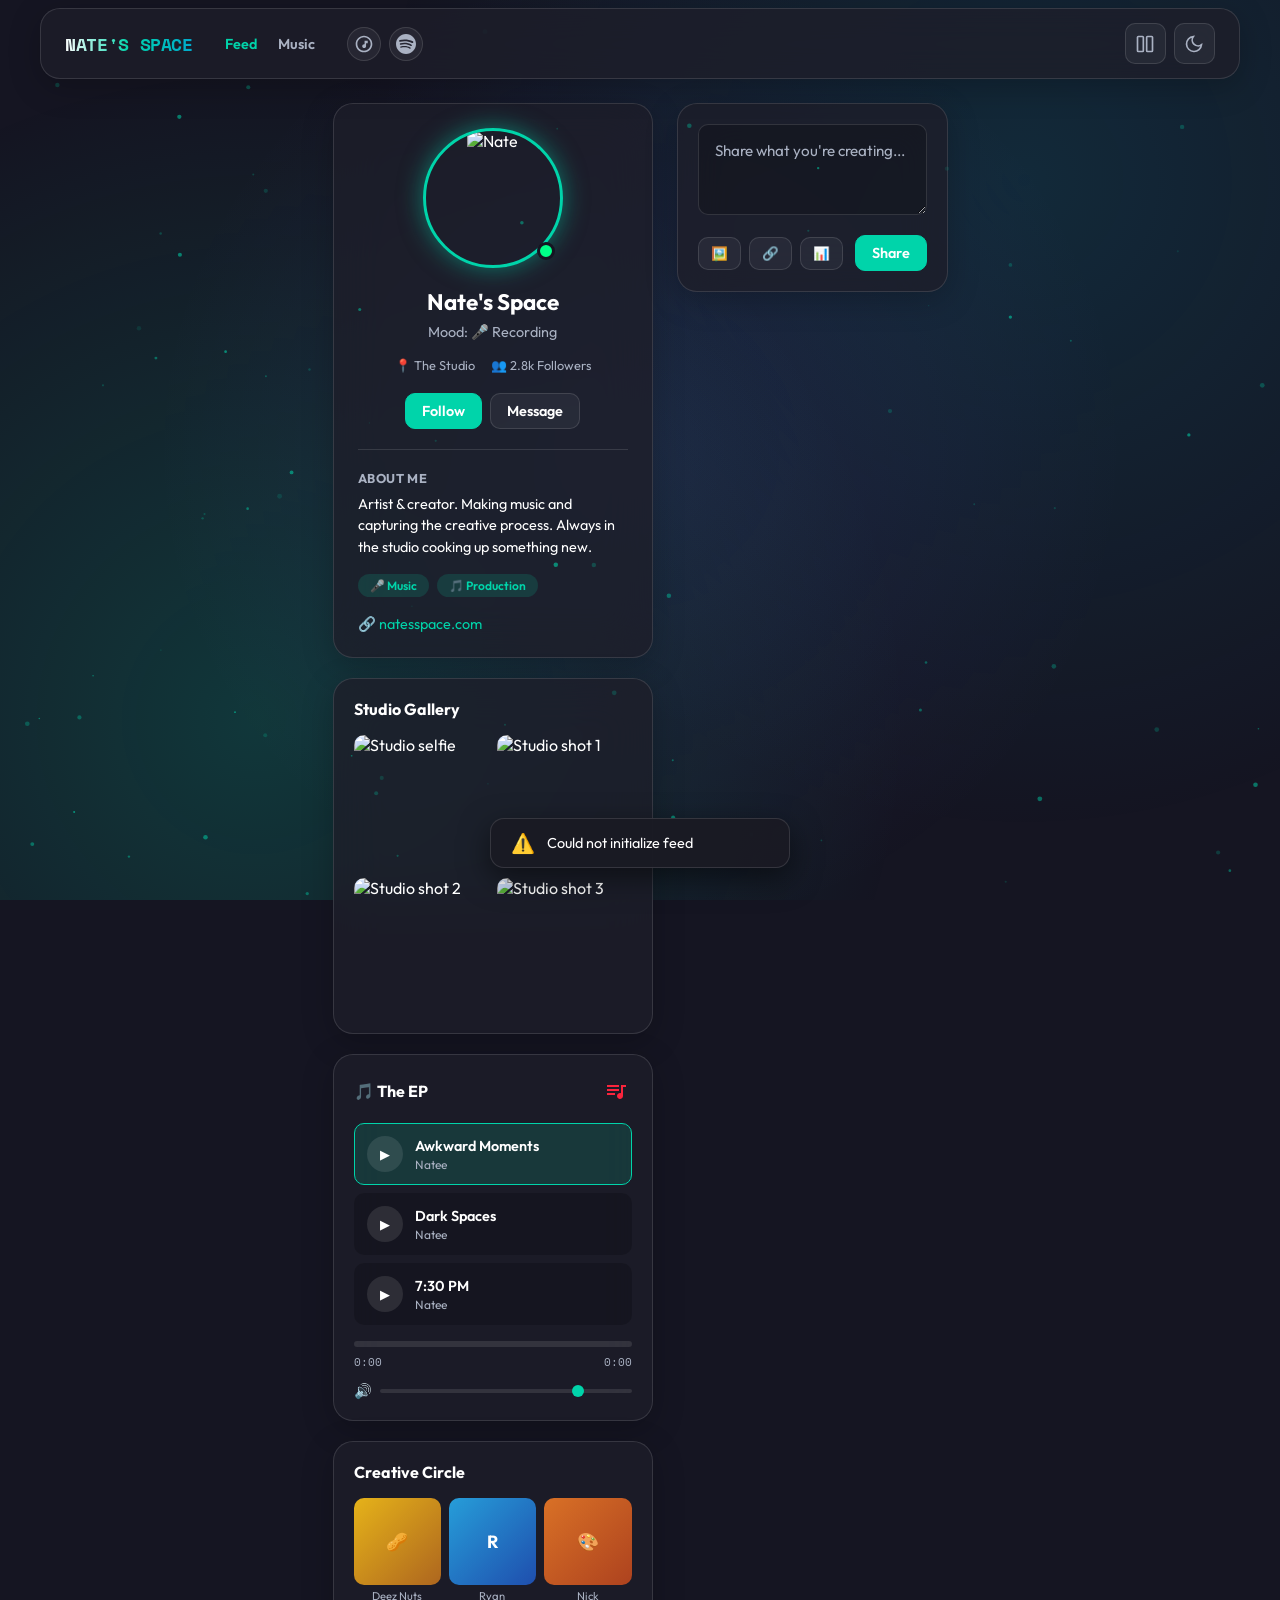
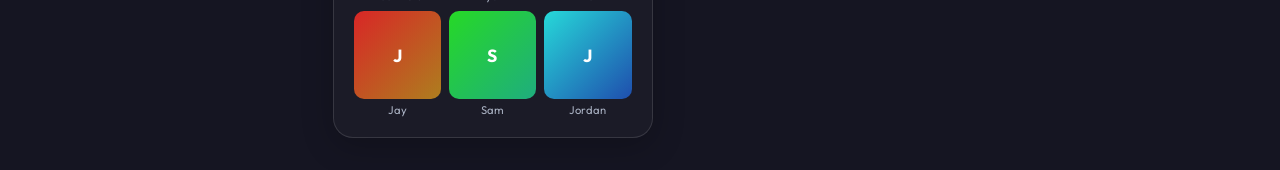
==== commit 64e9d47e: "feat(firebase): integrate Firestore for live posts and Google sign-in - Added Firebase compatibility" ====
--- a/index.html
+++ b/index.html
@@ -11,7 +11,7 @@
     <link
         href="https://fonts.googleapis.com/css2?family=Outfit:wght@300;400;600;700&family=Space+Mono:wght@400;700&display=swap"
         rel="stylesheet">
-    <link rel="stylesheet" href="styles.css?v=122">
+    <link rel="stylesheet" href="styles.css?v=123">
 </head>
 
 <body>
@@ -43,6 +43,8 @@
                 </div>
             </div>
             <div class="nav-controls">
+                <button type="button" class="nav-auth-btn" id="firebaseAuthBtn" hidden
+                    title="Sign in with Google to post">Sign in</button>
                 <!-- Layout Toggle -->
                 <button class="nav-btn" id="layoutToggle" title="Change Layout">
                     <svg class="icon" viewBox="0 0 24 24" fill="none" stroke="currentColor" stroke-width="2">
@@ -266,14 +268,15 @@
 
                     <!-- Post Composer -->
                     <div class="glass-panel composer">
-                        <textarea placeholder="Share what you're creating..."></textarea>
+                        <textarea id="composerBody" name="composerBody" rows="3" maxlength="2000"
+                            placeholder="Share what you're creating..."></textarea>
                         <div class="composer-actions">
                             <div class="composer-tools">
-                                <button class="tool-btn" title="Add Image">🖼️</button>
-                                <button class="tool-btn" title="Add Link">🔗</button>
-                                <button class="tool-btn" title="Add Poll">📊</button>
-                            </div>
-                            <button class="btn primary">Share</button>
+                                <button type="button" class="tool-btn" title="Add Image">🖼️</button>
+                                <button type="button" class="tool-btn" title="Add Link">🔗</button>
+                                <button type="button" class="tool-btn" title="Add Poll">📊</button>
+                            </div>
+                            <button type="button" class="btn primary" id="composerShareBtn">Share</button>
                         </div>
                     </div>
 
@@ -587,19 +590,24 @@
     <!-- Toast Container -->
     <div class="toast-container" id="toastContainer"></div>
 
-    <script src="assets/data.js?v=122"></script>
-    <script src="js/music-files.js?v=122"></script>
-    <script src="js/overlay-utils.js?v=122"></script>
-    <script src="js/toast.js?v=122"></script>
-    <script src="js/theme-layout.js?v=122"></script>
-    <script src="js/particles.js?v=122"></script>
-    <script src="js/scroll-reveal.js?v=122"></script>
-    <script src="js/playlist.js?v=122"></script>
-    <script src="js/audio.js?v=122"></script>
-    <script src="js/modals.js?v=122"></script>
-    <script src="js/lightbox.js?v=122"></script>
-    <script src="js/posts.js?v=122"></script>
-    <script src="js/app-init.js?v=122"></script>
+    <script src="assets/data.js?v=123"></script>
+    <script src="js/music-files.js?v=123"></script>
+    <script src="js/overlay-utils.js?v=123"></script>
+    <script src="js/toast.js?v=123"></script>
+    <script src="js/theme-layout.js?v=123"></script>
+    <script src="js/particles.js?v=123"></script>
+    <script src="js/scroll-reveal.js?v=123"></script>
+    <script src="js/playlist.js?v=123"></script>
+    <script src="js/audio.js?v=123"></script>
+    <script src="js/modals.js?v=123"></script>
+    <script src="js/lightbox.js?v=123"></script>
+    <script src="js/posts.js?v=123"></script>
+    <script src="js/app-init.js?v=123"></script>
+    <script src="https://www.gstatic.com/firebasejs/10.14.1/firebase-app-compat.js"></script>
+    <script src="https://www.gstatic.com/firebasejs/10.14.1/firebase-auth-compat.js"></script>
+    <script src="https://www.gstatic.com/firebasejs/10.14.1/firebase-firestore-compat.js"></script>
+    <script src="js/firebase-config.js?v=123"></script>
+    <script src="js/firebase-feed.js?v=123"></script>
 </body>
 
 </html>
--- a/styles.css
+++ b/styles.css
@@ -400,6 +400,28 @@
 .nav-controls {
   display: flex;
   gap: 0.5rem;
+  align-items: center;
+}
+
+.nav-auth-btn {
+  font-family: inherit;
+  font-size: 0.7rem;
+  font-weight: 600;
+  text-transform: uppercase;
+  letter-spacing: 0.06em;
+  padding: 0.45rem 0.65rem;
+  border-radius: var(--radius-sm);
+  border: 1px solid var(--glass-border);
+  background: rgba(255, 255, 255, 0.06);
+  color: var(--text-secondary);
+  cursor: pointer;
+  transition: color 0.2s ease, border-color 0.2s ease, background 0.2s ease;
+}
+
+.nav-auth-btn:hover {
+  color: var(--accent-color);
+  border-color: var(--accent-color);
+  background: rgba(0, 212, 170, 0.12);
 }
 
 .nav-btn {
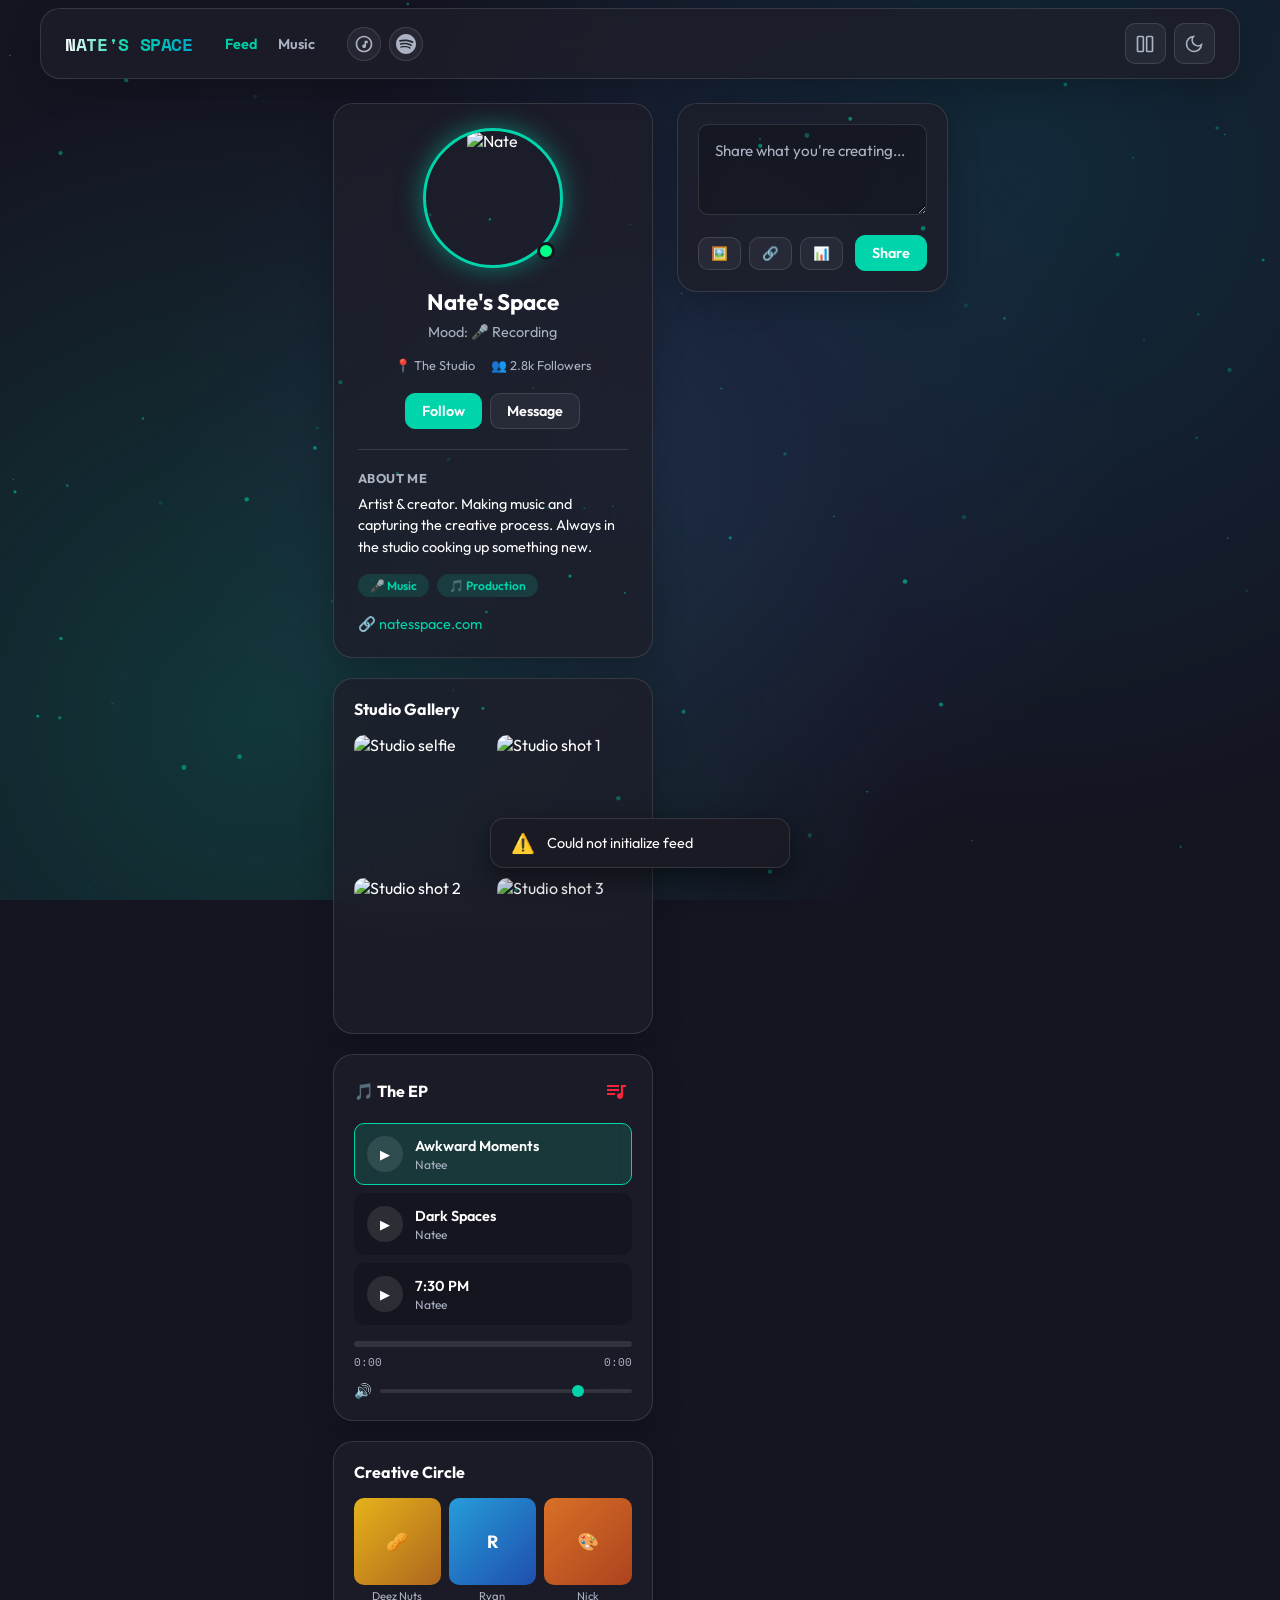
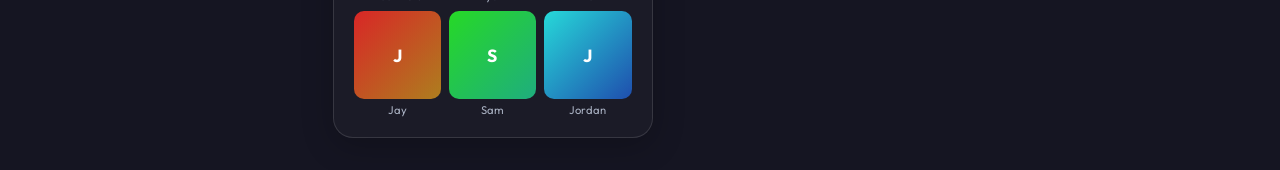
==== commit 7e3488e3: "fix(firebase): update versioning and enhance post composer visibility - Incremented version numbers " ====
--- a/index.html
+++ b/index.html
@@ -11,7 +11,7 @@
     <link
         href="https://fonts.googleapis.com/css2?family=Outfit:wght@300;400;600;700&family=Space+Mono:wght@400;700&display=swap"
         rel="stylesheet">
-    <link rel="stylesheet" href="styles.css?v=123">
+    <link rel="stylesheet" href="styles.css?v=124">
 </head>
 
 <body>
@@ -267,7 +267,7 @@
                     </div>
 
                     <!-- Post Composer -->
-                    <div class="glass-panel composer">
+                    <div class="glass-panel composer" id="postComposer">
                         <textarea id="composerBody" name="composerBody" rows="3" maxlength="2000"
                             placeholder="Share what you're creating..."></textarea>
                         <div class="composer-actions">
@@ -590,24 +590,24 @@
     <!-- Toast Container -->
     <div class="toast-container" id="toastContainer"></div>
 
-    <script src="assets/data.js?v=123"></script>
-    <script src="js/music-files.js?v=123"></script>
-    <script src="js/overlay-utils.js?v=123"></script>
-    <script src="js/toast.js?v=123"></script>
-    <script src="js/theme-layout.js?v=123"></script>
-    <script src="js/particles.js?v=123"></script>
-    <script src="js/scroll-reveal.js?v=123"></script>
-    <script src="js/playlist.js?v=123"></script>
-    <script src="js/audio.js?v=123"></script>
-    <script src="js/modals.js?v=123"></script>
-    <script src="js/lightbox.js?v=123"></script>
-    <script src="js/posts.js?v=123"></script>
-    <script src="js/app-init.js?v=123"></script>
+    <script src="assets/data.js?v=124"></script>
+    <script src="js/music-files.js?v=124"></script>
+    <script src="js/overlay-utils.js?v=124"></script>
+    <script src="js/toast.js?v=124"></script>
+    <script src="js/theme-layout.js?v=124"></script>
+    <script src="js/particles.js?v=124"></script>
+    <script src="js/scroll-reveal.js?v=124"></script>
+    <script src="js/playlist.js?v=124"></script>
+    <script src="js/audio.js?v=124"></script>
+    <script src="js/modals.js?v=124"></script>
+    <script src="js/lightbox.js?v=124"></script>
+    <script src="js/posts.js?v=124"></script>
+    <script src="js/app-init.js?v=124"></script>
     <script src="https://www.gstatic.com/firebasejs/10.14.1/firebase-app-compat.js"></script>
     <script src="https://www.gstatic.com/firebasejs/10.14.1/firebase-auth-compat.js"></script>
     <script src="https://www.gstatic.com/firebasejs/10.14.1/firebase-firestore-compat.js"></script>
-    <script src="js/firebase-config.js?v=123"></script>
-    <script src="js/firebase-feed.js?v=123"></script>
+    <script src="js/firebase-config.js?v=124"></script>
+    <script src="js/firebase-feed.js?v=124"></script>
 </body>
 
 </html>
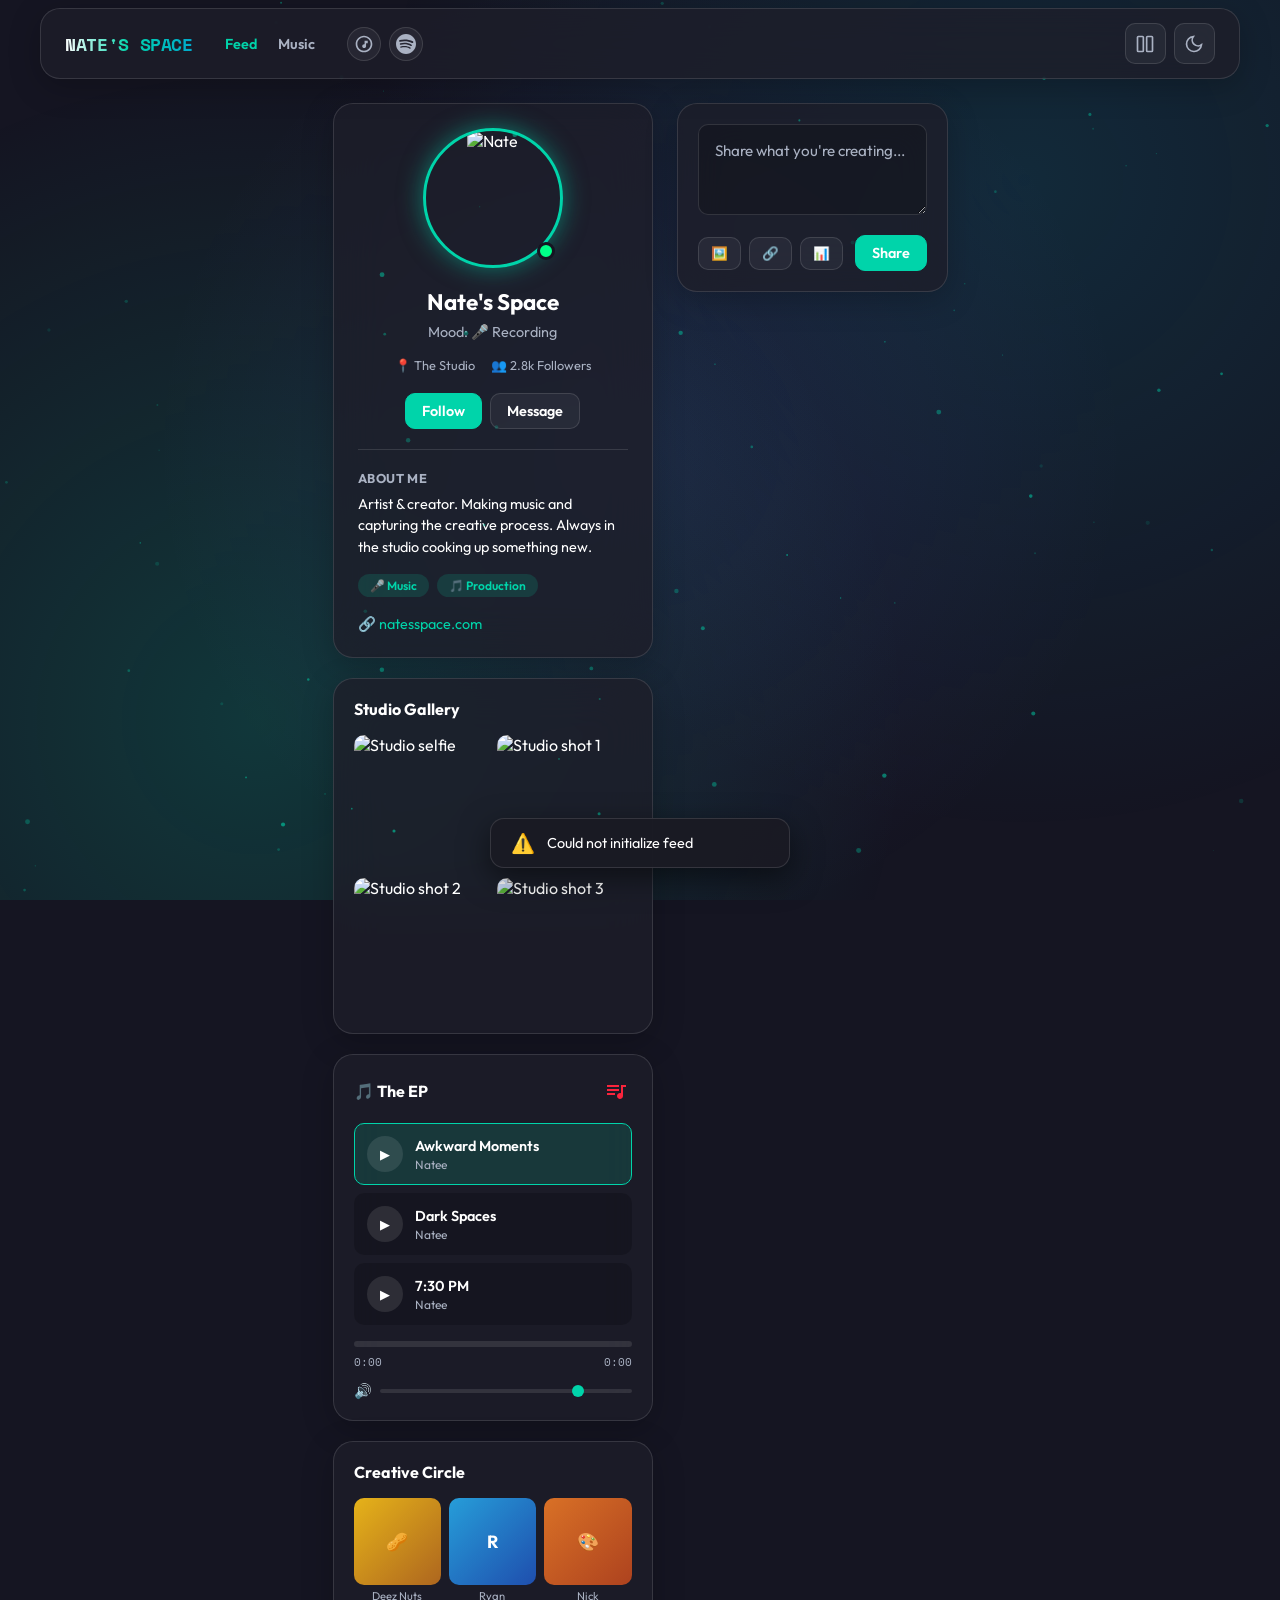
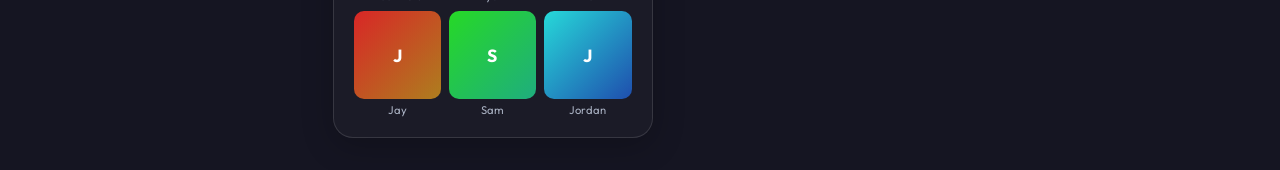
==== commit 3d166696: "fix(posts): remove scroll-reveal from feed posts to ensure visibility after Firestore re-renders - U" ====
--- a/index.html
+++ b/index.html
@@ -11,7 +11,7 @@
     <link
         href="https://fonts.googleapis.com/css2?family=Outfit:wght@300;400;600;700&family=Space+Mono:wght@400;700&display=swap"
         rel="stylesheet">
-    <link rel="stylesheet" href="styles.css?v=124">
+    <link rel="stylesheet" href="styles.css?v=125">
 </head>
 
 <body>
@@ -590,24 +590,24 @@
     <!-- Toast Container -->
     <div class="toast-container" id="toastContainer"></div>
 
-    <script src="assets/data.js?v=124"></script>
-    <script src="js/music-files.js?v=124"></script>
-    <script src="js/overlay-utils.js?v=124"></script>
-    <script src="js/toast.js?v=124"></script>
-    <script src="js/theme-layout.js?v=124"></script>
-    <script src="js/particles.js?v=124"></script>
-    <script src="js/scroll-reveal.js?v=124"></script>
-    <script src="js/playlist.js?v=124"></script>
-    <script src="js/audio.js?v=124"></script>
-    <script src="js/modals.js?v=124"></script>
-    <script src="js/lightbox.js?v=124"></script>
-    <script src="js/posts.js?v=124"></script>
-    <script src="js/app-init.js?v=124"></script>
+    <script src="assets/data.js?v=125"></script>
+    <script src="js/music-files.js?v=125"></script>
+    <script src="js/overlay-utils.js?v=125"></script>
+    <script src="js/toast.js?v=125"></script>
+    <script src="js/theme-layout.js?v=125"></script>
+    <script src="js/particles.js?v=125"></script>
+    <script src="js/scroll-reveal.js?v=125"></script>
+    <script src="js/playlist.js?v=125"></script>
+    <script src="js/audio.js?v=125"></script>
+    <script src="js/modals.js?v=125"></script>
+    <script src="js/lightbox.js?v=125"></script>
+    <script src="js/posts.js?v=125"></script>
+    <script src="js/app-init.js?v=125"></script>
     <script src="https://www.gstatic.com/firebasejs/10.14.1/firebase-app-compat.js"></script>
     <script src="https://www.gstatic.com/firebasejs/10.14.1/firebase-auth-compat.js"></script>
     <script src="https://www.gstatic.com/firebasejs/10.14.1/firebase-firestore-compat.js"></script>
-    <script src="js/firebase-config.js?v=124"></script>
-    <script src="js/firebase-feed.js?v=124"></script>
+    <script src="js/firebase-config.js?v=125"></script>
+    <script src="js/firebase-feed.js?v=125"></script>
 </body>
 
 </html>
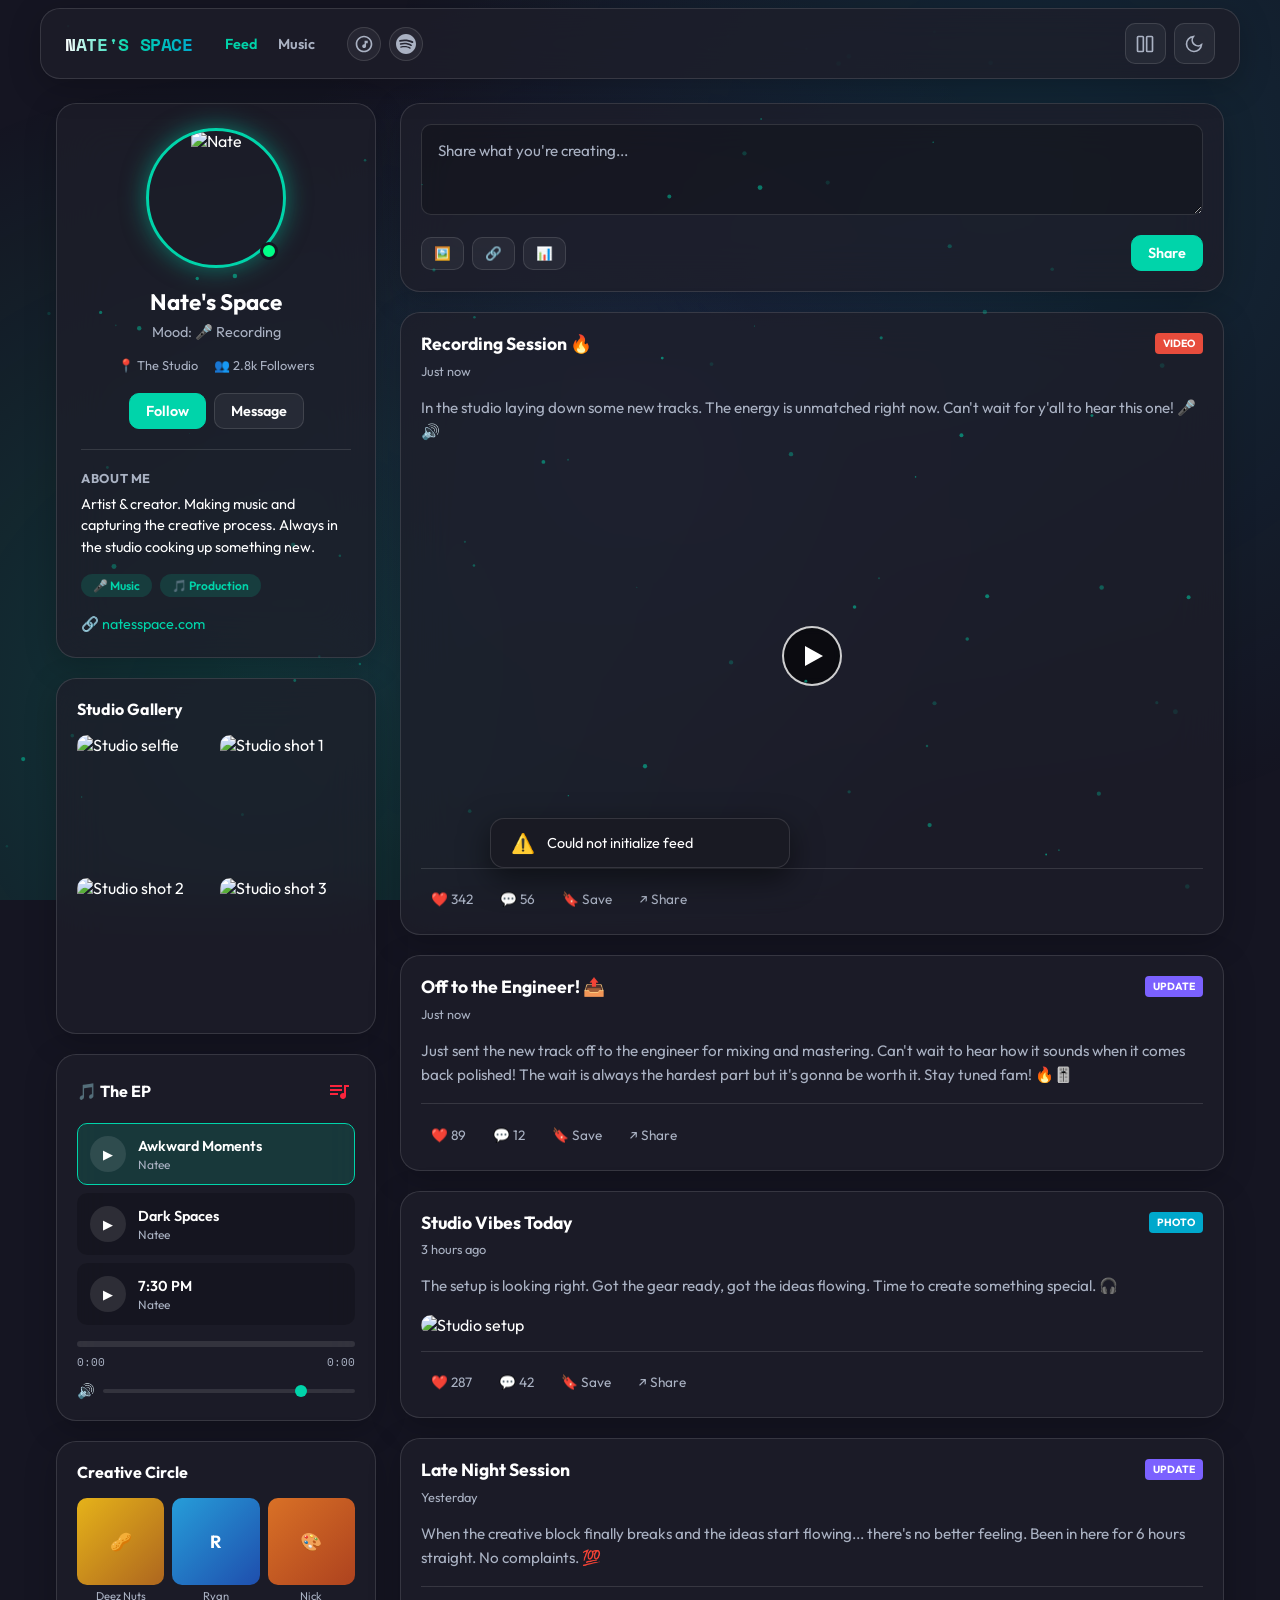
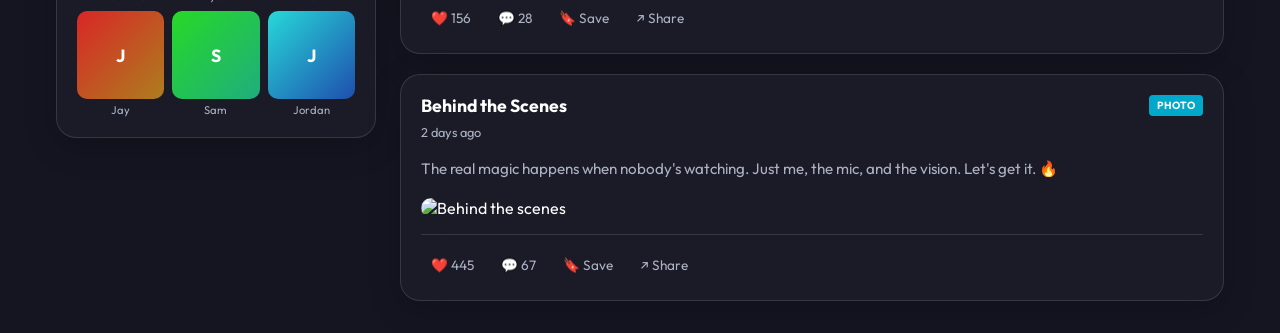
==== commit d0808cf4: "fix(feed): resolve visibility issue by exporting `window.NatesData` in `data.js` - Updated `assets/d" ====
--- a/index.html
+++ b/index.html
@@ -11,7 +11,7 @@
     <link
         href="https://fonts.googleapis.com/css2?family=Outfit:wght@300;400;600;700&family=Space+Mono:wght@400;700&display=swap"
         rel="stylesheet">
-    <link rel="stylesheet" href="styles.css?v=125">
+    <link rel="stylesheet" href="styles.css?v=126">
 </head>
 
 <body>
@@ -590,24 +590,24 @@
     <!-- Toast Container -->
     <div class="toast-container" id="toastContainer"></div>
 
-    <script src="assets/data.js?v=125"></script>
-    <script src="js/music-files.js?v=125"></script>
-    <script src="js/overlay-utils.js?v=125"></script>
-    <script src="js/toast.js?v=125"></script>
-    <script src="js/theme-layout.js?v=125"></script>
-    <script src="js/particles.js?v=125"></script>
-    <script src="js/scroll-reveal.js?v=125"></script>
-    <script src="js/playlist.js?v=125"></script>
-    <script src="js/audio.js?v=125"></script>
-    <script src="js/modals.js?v=125"></script>
-    <script src="js/lightbox.js?v=125"></script>
-    <script src="js/posts.js?v=125"></script>
-    <script src="js/app-init.js?v=125"></script>
+    <script src="assets/data.js?v=126"></script>
+    <script src="js/music-files.js?v=126"></script>
+    <script src="js/overlay-utils.js?v=126"></script>
+    <script src="js/toast.js?v=126"></script>
+    <script src="js/theme-layout.js?v=126"></script>
+    <script src="js/particles.js?v=126"></script>
+    <script src="js/scroll-reveal.js?v=126"></script>
+    <script src="js/playlist.js?v=126"></script>
+    <script src="js/audio.js?v=126"></script>
+    <script src="js/modals.js?v=126"></script>
+    <script src="js/lightbox.js?v=126"></script>
+    <script src="js/posts.js?v=126"></script>
+    <script src="js/app-init.js?v=126"></script>
     <script src="https://www.gstatic.com/firebasejs/10.14.1/firebase-app-compat.js"></script>
     <script src="https://www.gstatic.com/firebasejs/10.14.1/firebase-auth-compat.js"></script>
     <script src="https://www.gstatic.com/firebasejs/10.14.1/firebase-firestore-compat.js"></script>
-    <script src="js/firebase-config.js?v=125"></script>
-    <script src="js/firebase-feed.js?v=125"></script>
+    <script src="js/firebase-config.js?v=126"></script>
+    <script src="js/firebase-feed.js?v=126"></script>
 </body>
 
 </html>
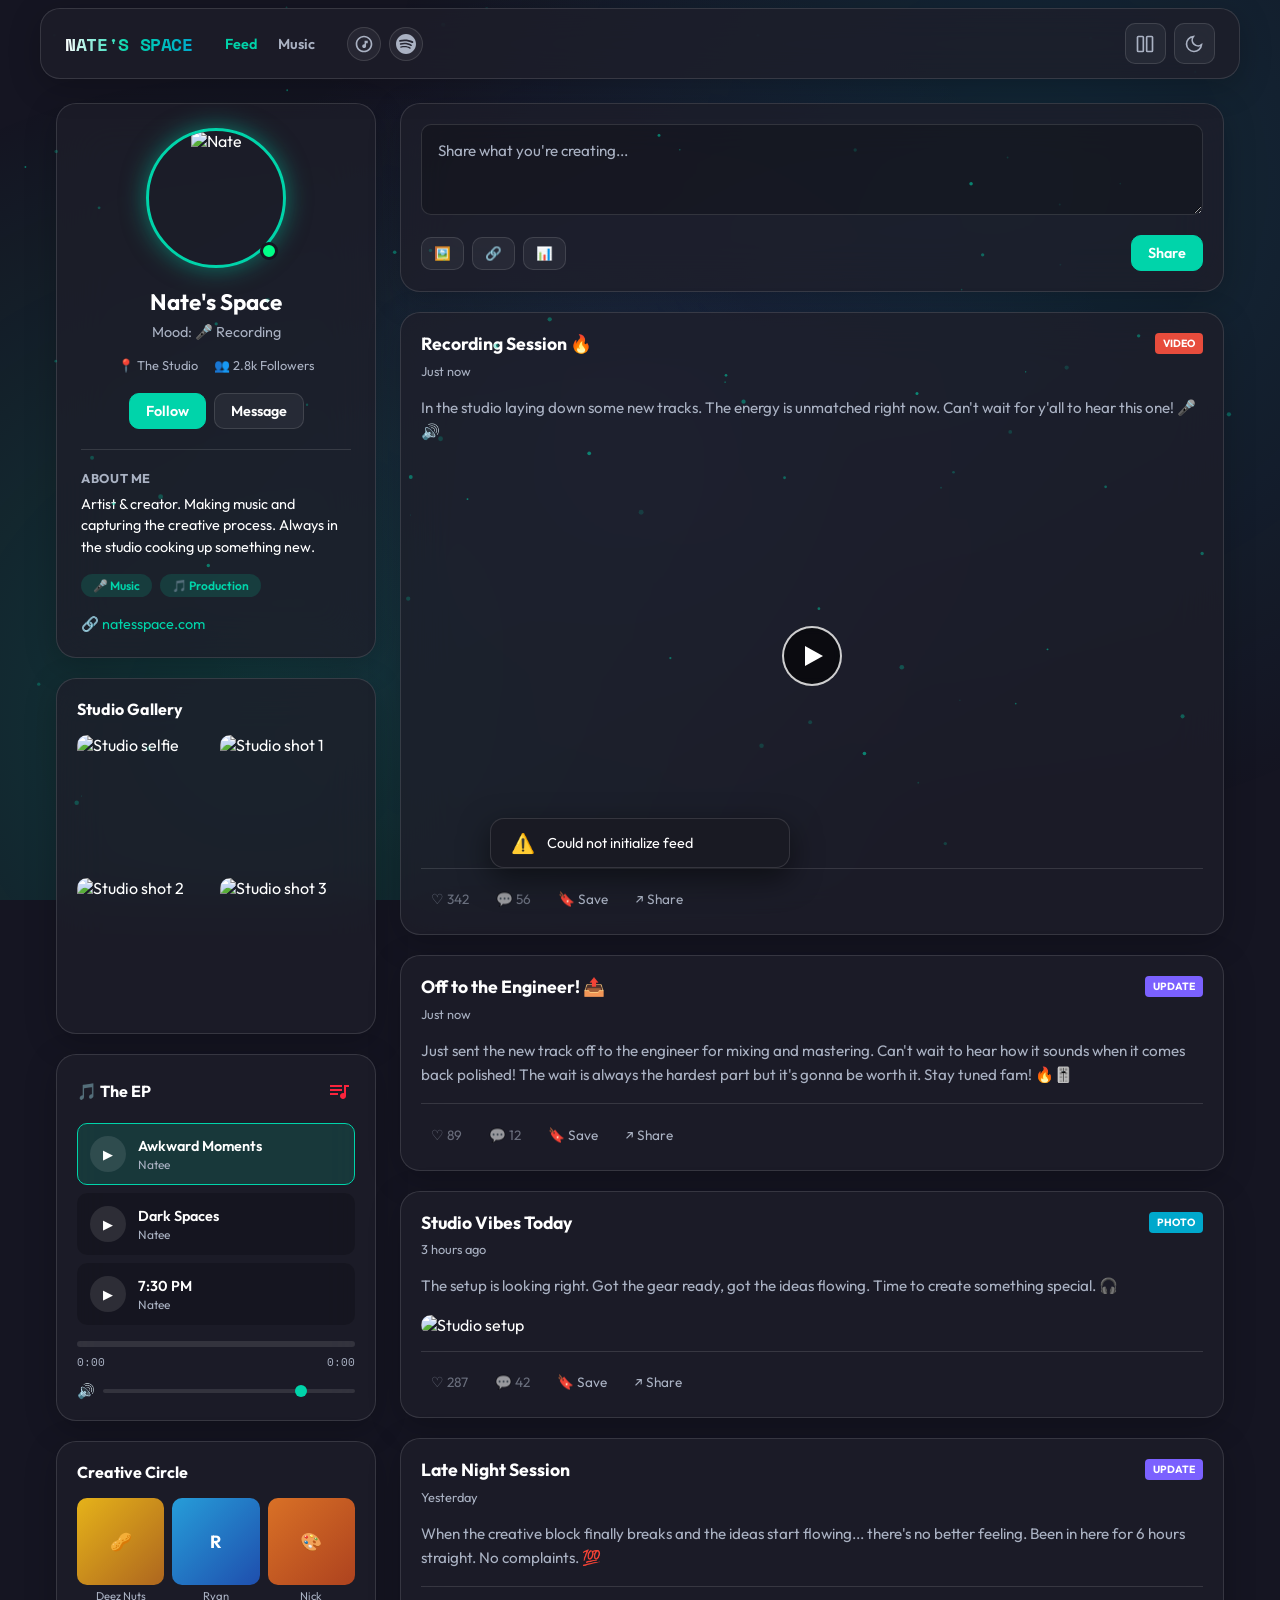
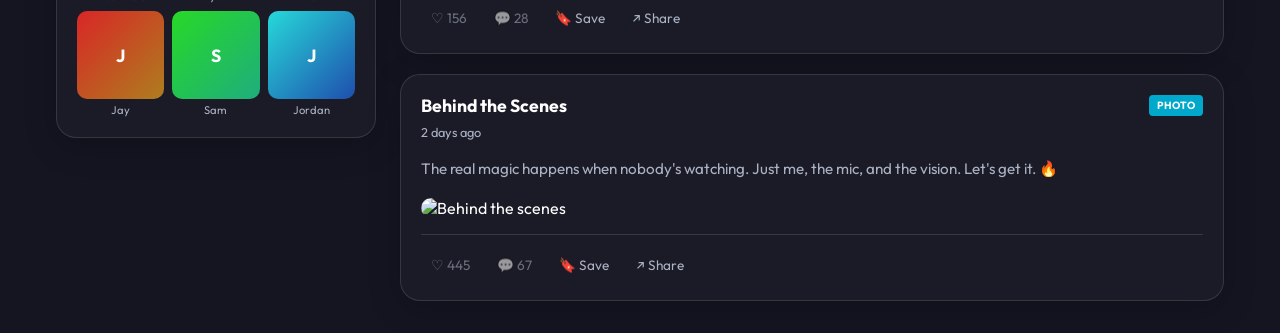
==== commit 809dbc84: "feat(feed): live likes and comments, rules, docs v1.2.7 Made-with: Cursor" ====
--- a/index.html
+++ b/index.html
@@ -11,7 +11,7 @@
     <link
         href="https://fonts.googleapis.com/css2?family=Outfit:wght@300;400;600;700&family=Space+Mono:wght@400;700&display=swap"
         rel="stylesheet">
-    <link rel="stylesheet" href="styles.css?v=126">
+    <link rel="stylesheet" href="styles.css?v=127">
 </head>
 
 <body>
@@ -590,24 +590,24 @@
     <!-- Toast Container -->
     <div class="toast-container" id="toastContainer"></div>
 
-    <script src="assets/data.js?v=126"></script>
-    <script src="js/music-files.js?v=126"></script>
-    <script src="js/overlay-utils.js?v=126"></script>
-    <script src="js/toast.js?v=126"></script>
-    <script src="js/theme-layout.js?v=126"></script>
-    <script src="js/particles.js?v=126"></script>
-    <script src="js/scroll-reveal.js?v=126"></script>
-    <script src="js/playlist.js?v=126"></script>
-    <script src="js/audio.js?v=126"></script>
-    <script src="js/modals.js?v=126"></script>
-    <script src="js/lightbox.js?v=126"></script>
-    <script src="js/posts.js?v=126"></script>
-    <script src="js/app-init.js?v=126"></script>
+    <script src="assets/data.js?v=127"></script>
+    <script src="js/music-files.js?v=127"></script>
+    <script src="js/overlay-utils.js?v=127"></script>
+    <script src="js/toast.js?v=127"></script>
+    <script src="js/theme-layout.js?v=127"></script>
+    <script src="js/particles.js?v=127"></script>
+    <script src="js/scroll-reveal.js?v=127"></script>
+    <script src="js/playlist.js?v=127"></script>
+    <script src="js/audio.js?v=127"></script>
+    <script src="js/modals.js?v=127"></script>
+    <script src="js/lightbox.js?v=127"></script>
+    <script src="js/posts.js?v=127"></script>
+    <script src="js/app-init.js?v=127"></script>
     <script src="https://www.gstatic.com/firebasejs/10.14.1/firebase-app-compat.js"></script>
     <script src="https://www.gstatic.com/firebasejs/10.14.1/firebase-auth-compat.js"></script>
     <script src="https://www.gstatic.com/firebasejs/10.14.1/firebase-firestore-compat.js"></script>
-    <script src="js/firebase-config.js?v=126"></script>
-    <script src="js/firebase-feed.js?v=126"></script>
+    <script src="js/firebase-config.js?v=127"></script>
+    <script src="js/firebase-feed.js?v=127"></script>
 </body>
 
 </html>
--- a/styles.css
+++ b/styles.css
@@ -1471,6 +1471,115 @@
   background: rgba(0, 212, 170, 0.1);
 }
 
+.post-like-btn.is-liked {
+  color: #ff6b8a;
+  background: rgba(255, 107, 138, 0.12);
+}
+
+.post-like-btn.is-liked:hover {
+  color: #ff8fa3;
+}
+
+.post-action-static {
+  opacity: 0.55;
+  cursor: default;
+}
+
+.post-action-static:hover {
+  color: var(--text-secondary);
+  background: transparent;
+}
+
+.post-comments-panel {
+  margin-top: 0.75rem;
+  padding: 0.85rem 1rem 1rem;
+  border-radius: var(--radius-sm);
+  border: 1px solid var(--glass-border);
+  background: rgba(0, 0, 0, 0.18);
+}
+
+.post-comments-list {
+  list-style: none;
+  margin: 0 0 0.75rem;
+  padding: 0;
+  max-height: 220px;
+  overflow-y: auto;
+  display: flex;
+  flex-direction: column;
+  gap: 0.65rem;
+}
+
+.post-comments-empty {
+  font-size: 0.8rem;
+  color: var(--text-secondary);
+  padding: 0.25rem 0;
+}
+
+.post-comment-item {
+  font-size: 0.82rem;
+  line-height: 1.45;
+  padding-bottom: 0.5rem;
+  border-bottom: 1px solid rgba(255, 255, 255, 0.06);
+}
+
+.post-comment-item:last-child {
+  border-bottom: none;
+  padding-bottom: 0;
+}
+
+.post-comment-meta {
+  display: flex;
+  justify-content: space-between;
+  gap: 0.5rem;
+  margin-bottom: 0.2rem;
+  flex-wrap: wrap;
+}
+
+.post-comment-author {
+  font-weight: 600;
+  color: var(--accent-color);
+}
+
+.post-comment-time {
+  font-size: 0.72rem;
+  color: var(--text-secondary);
+}
+
+.post-comment-text {
+  margin: 0;
+  color: var(--text-primary);
+}
+
+.post-comment-form {
+  display: flex;
+  gap: 0.5rem;
+  align-items: stretch;
+  flex-wrap: wrap;
+}
+
+.post-comment-input {
+  flex: 1 1 140px;
+  min-width: 0;
+  padding: 0.5rem 0.65rem;
+  border-radius: var(--radius-sm);
+  border: 1px solid var(--glass-border);
+  background: rgba(0, 0, 0, 0.25);
+  color: var(--text-primary);
+  font-family: var(--font-main);
+  font-size: 0.85rem;
+}
+
+.post-comment-input:focus {
+  outline: none;
+  border-color: var(--accent-color);
+}
+
+.post-comment-send {
+  padding: 0.45rem 0.9rem;
+  font-size: 0.8rem;
+  white-space: nowrap;
+}
+
 /* ===== MOBILE RESPONSIVE ===== */
 @media (max-width: 900px) {
 
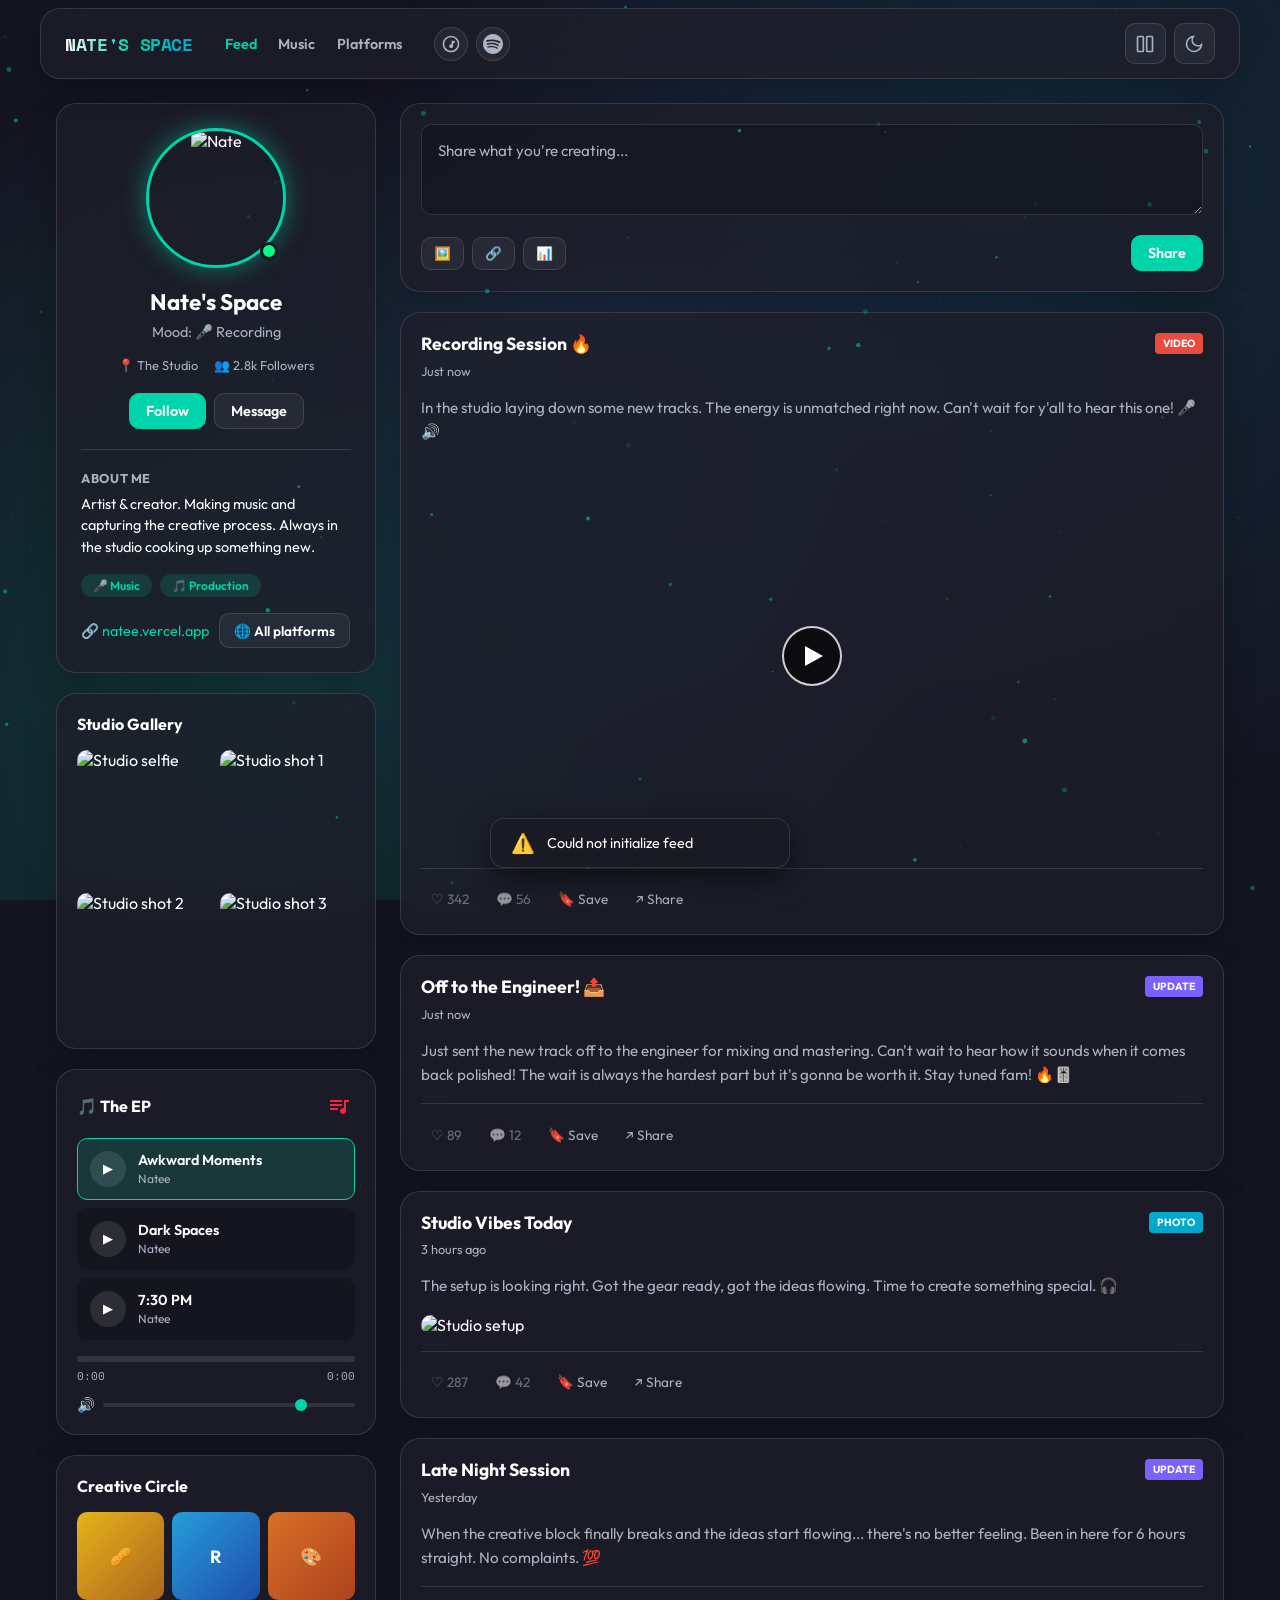
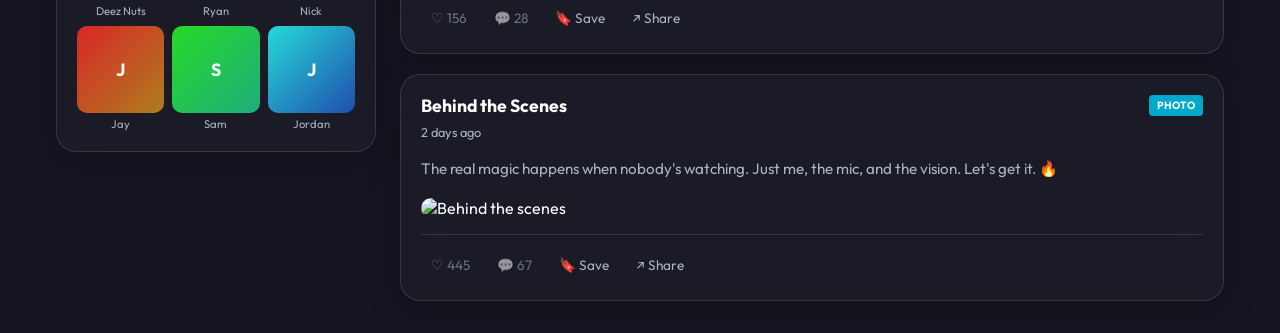
==== commit 8edc7966: "feat(feed): implement infinite scroll for posts and update version to 1.2.8 - Added infinite scroll " ====
--- a/index.html
+++ b/index.html
@@ -11,7 +11,7 @@
     <link
         href="https://fonts.googleapis.com/css2?family=Outfit:wght@300;400;600;700&family=Space+Mono:wght@400;700&display=swap"
         rel="stylesheet">
-    <link rel="stylesheet" href="styles.css?v=127">
+    <link rel="stylesheet" href="styles.css?v=129">
 </head>
 
 <body>
@@ -24,6 +24,7 @@
                 <div class="nav-page-links">
                     <span class="nav-text-link nav-text-current" aria-current="page">Feed</span>
                     <a href="music.html" class="nav-text-link">Music</a>
+                    <a href="platforms.html" class="nav-text-link">Platforms</a>
                 </div>
                 <div class="nav-socials">
                     <a href="https://music.apple.com/us/artist/natee/1810779697" target="_blank"
@@ -134,7 +135,11 @@
                                 <span class="skill-tag">🎤 Music</span>
                                 <span class="skill-tag">🎵 Production</span>
                             </div>
-                            <a href="#" class="website-link">🔗 natesspace.com</a>
+                            <div class="profile-website-actions">
+                                <a href="https://natee.vercel.app" target="_blank" rel="noopener noreferrer"
+                                    class="website-link">🔗 natee.vercel.app</a>
+                                <a href="platforms.html" class="btn profile-platforms-btn">🌐 All platforms</a>
+                            </div>
                         </div>
                     </div>
 
@@ -590,24 +595,24 @@
     <!-- Toast Container -->
     <div class="toast-container" id="toastContainer"></div>
 
-    <script src="assets/data.js?v=127"></script>
-    <script src="js/music-files.js?v=127"></script>
-    <script src="js/overlay-utils.js?v=127"></script>
-    <script src="js/toast.js?v=127"></script>
-    <script src="js/theme-layout.js?v=127"></script>
-    <script src="js/particles.js?v=127"></script>
-    <script src="js/scroll-reveal.js?v=127"></script>
-    <script src="js/playlist.js?v=127"></script>
-    <script src="js/audio.js?v=127"></script>
-    <script src="js/modals.js?v=127"></script>
-    <script src="js/lightbox.js?v=127"></script>
-    <script src="js/posts.js?v=127"></script>
-    <script src="js/app-init.js?v=127"></script>
+    <script src="assets/data.js?v=129"></script>
+    <script src="js/music-files.js?v=129"></script>
+    <script src="js/overlay-utils.js?v=129"></script>
+    <script src="js/toast.js?v=129"></script>
+    <script src="js/theme-layout.js?v=129"></script>
+    <script src="js/particles.js?v=129"></script>
+    <script src="js/scroll-reveal.js?v=129"></script>
+    <script src="js/playlist.js?v=129"></script>
+    <script src="js/audio.js?v=129"></script>
+    <script src="js/modals.js?v=129"></script>
+    <script src="js/lightbox.js?v=129"></script>
+    <script src="js/posts.js?v=129"></script>
+    <script src="js/app-init.js?v=129"></script>
     <script src="https://www.gstatic.com/firebasejs/10.14.1/firebase-app-compat.js"></script>
     <script src="https://www.gstatic.com/firebasejs/10.14.1/firebase-auth-compat.js"></script>
     <script src="https://www.gstatic.com/firebasejs/10.14.1/firebase-firestore-compat.js"></script>
-    <script src="js/firebase-config.js?v=127"></script>
-    <script src="js/firebase-feed.js?v=127"></script>
+    <script src="js/firebase-config.js?v=129"></script>
+    <script src="js/firebase-feed.js?v=129"></script>
 </body>
 
 </html>
--- a/styles.css
+++ b/styles.css
@@ -728,6 +728,116 @@
   opacity: 0.8;
 }
 
+.profile-website-actions {
+  display: flex;
+  flex-direction: column;
+  align-items: stretch;
+  gap: 0.65rem;
+  margin-top: 0.75rem;
+}
+
+.profile-platforms-btn {
+  text-align: center;
+  font-size: 0.85rem;
+  padding: 0.45rem 0.85rem;
+}
+
+a.btn {
+  text-decoration: none;
+  display: inline-flex;
+  align-items: center;
+  justify-content: center;
+}
+
+@media (min-width: 400px) {
+  .profile-website-actions {
+    flex-direction: row;
+    flex-wrap: wrap;
+    align-items: center;
+  }
+
+  .profile-platforms-btn {
+    width: auto;
+  }
+}
+
+/* ===== Platforms page (indie / music links) ===== */
+.platforms-intro {
+  margin: 0 0 1.25rem;
+  color: var(--text-secondary);
+  font-size: 0.9rem;
+  line-height: 1.55;
+}
+
+.platforms-section {
+  margin-bottom: 1.35rem;
+}
+
+.platforms-section:last-child {
+  margin-bottom: 0;
+}
+
+.platforms-section-title {
+  font-size: 0.78rem;
+  text-transform: uppercase;
+  letter-spacing: 0.07em;
+  color: var(--accent-color);
+  margin: 0 0 0.6rem;
+  font-weight: 700;
+}
+
+.platforms-list {
+  list-style: none;
+  margin: 0;
+  padding: 0;
+  display: flex;
+  flex-direction: column;
+  gap: 0.45rem;
+}
+
+.platforms-card {
+  display: block;
+  padding: 0.8rem 0.95rem;
+  border-radius: var(--radius-sm);
+  border: 1px solid var(--glass-border);
+  background: rgba(0, 0, 0, 0.14);
+  text-decoration: none;
+  color: inherit;
+  transition: border-color 0.2s, background 0.2s;
+  -webkit-tap-highlight-color: transparent;
+}
+
+.platforms-card:hover {
+  border-color: var(--accent-color);
+  background: rgba(0, 212, 170, 0.07);
+}
+
+.platforms-card-name {
+  font-weight: 600;
+  font-size: 0.92rem;
+  margin: 0 0 0.2rem;
+}
+
+.platforms-card-desc {
+  margin: 0;
+  font-size: 0.78rem;
+  color: var(--text-secondary);
+  line-height: 1.45;
+}
+
+.platforms-card-host {
+  margin: 0.35rem 0 0;
+  font-size: 0.7rem;
+  color: var(--accent-color);
+  font-family: 'Space Mono', monospace;
+  word-break: break-all;
+  opacity: 0.9;
+}
+
+[data-theme="light"] .platforms-card {
+  background: rgba(15, 23, 42, 0.04);
+}
+
 /* ===== Gallery Panel ===== */
 .gallery-panel {
   padding: 1.25rem;
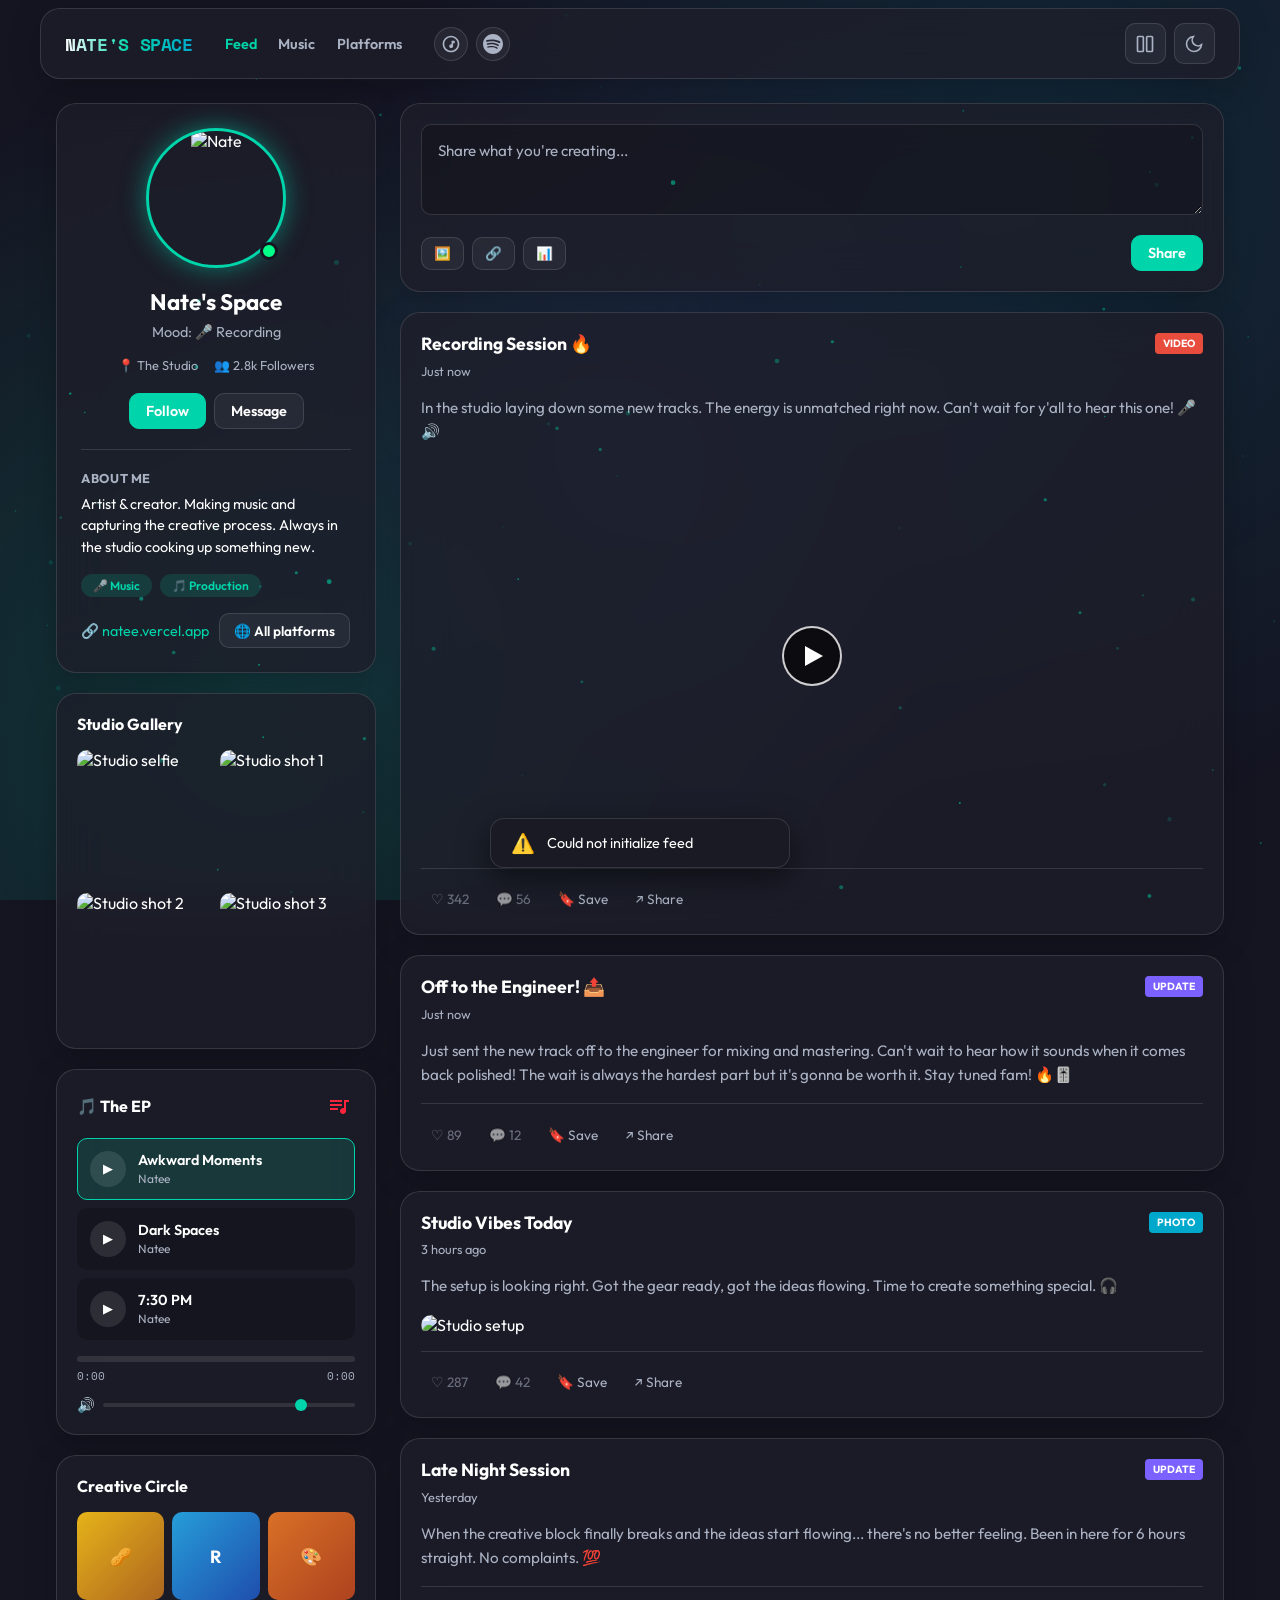
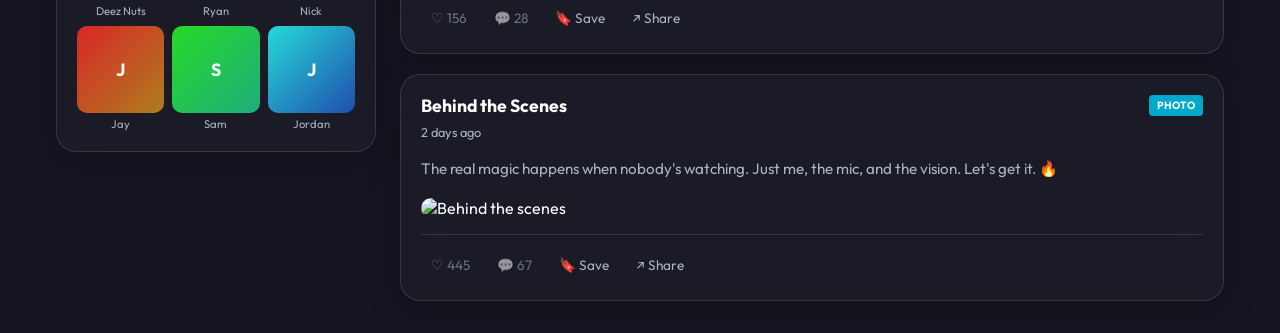
==== commit 5bbbe411: "feat(admin): add owner-only moderation panel and update Firestore rules for comment deletion - Intro" ====
--- a/index.html
+++ b/index.html
@@ -11,7 +11,7 @@
     <link
         href="https://fonts.googleapis.com/css2?family=Outfit:wght@300;400;600;700&family=Space+Mono:wght@400;700&display=swap"
         rel="stylesheet">
-    <link rel="stylesheet" href="styles.css?v=129">
+    <link rel="stylesheet" href="styles.css?v=130">
 </head>
 
 <body>
@@ -595,24 +595,24 @@
     <!-- Toast Container -->
     <div class="toast-container" id="toastContainer"></div>
 
-    <script src="assets/data.js?v=129"></script>
-    <script src="js/music-files.js?v=129"></script>
-    <script src="js/overlay-utils.js?v=129"></script>
-    <script src="js/toast.js?v=129"></script>
-    <script src="js/theme-layout.js?v=129"></script>
-    <script src="js/particles.js?v=129"></script>
-    <script src="js/scroll-reveal.js?v=129"></script>
-    <script src="js/playlist.js?v=129"></script>
-    <script src="js/audio.js?v=129"></script>
-    <script src="js/modals.js?v=129"></script>
-    <script src="js/lightbox.js?v=129"></script>
-    <script src="js/posts.js?v=129"></script>
-    <script src="js/app-init.js?v=129"></script>
+    <script src="assets/data.js?v=130"></script>
+    <script src="js/music-files.js?v=130"></script>
+    <script src="js/overlay-utils.js?v=130"></script>
+    <script src="js/toast.js?v=130"></script>
+    <script src="js/theme-layout.js?v=130"></script>
+    <script src="js/particles.js?v=130"></script>
+    <script src="js/scroll-reveal.js?v=130"></script>
+    <script src="js/playlist.js?v=130"></script>
+    <script src="js/audio.js?v=130"></script>
+    <script src="js/modals.js?v=130"></script>
+    <script src="js/lightbox.js?v=130"></script>
+    <script src="js/posts.js?v=130"></script>
+    <script src="js/app-init.js?v=130"></script>
     <script src="https://www.gstatic.com/firebasejs/10.14.1/firebase-app-compat.js"></script>
     <script src="https://www.gstatic.com/firebasejs/10.14.1/firebase-auth-compat.js"></script>
     <script src="https://www.gstatic.com/firebasejs/10.14.1/firebase-firestore-compat.js"></script>
-    <script src="js/firebase-config.js?v=129"></script>
-    <script src="js/firebase-feed.js?v=129"></script>
+    <script src="js/firebase-config.js?v=130"></script>
+    <script src="js/firebase-feed.js?v=130"></script>
 </body>
 
-</html>+</html>
--- a/styles.css
+++ b/styles.css
@@ -838,6 +838,131 @@
   background: rgba(15, 23, 42, 0.04);
 }
 
+/* ===== Admin panel ===== */
+.admin-meta {
+  margin: 0.3rem 0 0;
+  color: var(--text-secondary);
+  font-size: 0.85rem;
+}
+
+.admin-access-panel,
+.admin-panel {
+  padding: 1rem 1.25rem 1.25rem;
+}
+
+.admin-notice-title {
+  margin: 0 0 0.45rem;
+  font-weight: 700;
+}
+
+.admin-notice-body {
+  margin: 0;
+  color: var(--text-secondary);
+}
+
+.admin-toolbar {
+  display: flex;
+  align-items: center;
+  justify-content: space-between;
+  flex-wrap: wrap;
+  gap: 0.6rem;
+  margin-bottom: 0.8rem;
+}
+
+.admin-post-list {
+  display: flex;
+  flex-direction: column;
+  gap: 0.8rem;
+  margin-bottom: 0.75rem;
+}
+
+.admin-post-card {
+  border: 1px solid var(--glass-border);
+  border-radius: var(--radius-sm);
+  background: rgba(0, 0, 0, 0.15);
+  padding: 0.85rem 0.9rem;
+}
+
+.admin-post-title {
+  margin: 0 0 0.2rem;
+  font-size: 1rem;
+}
+
+.admin-post-meta,
+.admin-post-stats {
+  margin: 0;
+  font-size: 0.75rem;
+  color: var(--text-secondary);
+}
+
+.admin-post-content {
+  margin: 0.45rem 0 0.5rem;
+  line-height: 1.45;
+  font-size: 0.86rem;
+}
+
+.admin-post-actions {
+  display: flex;
+  gap: 0.5rem;
+  flex-wrap: wrap;
+}
+
+.admin-danger-btn {
+  border-color: rgba(255, 111, 111, 0.55);
+  color: #ff9e9e;
+}
+
+.admin-danger-btn:hover {
+  border-color: #ff6f6f;
+  color: #ffd4d4;
+  background: rgba(255, 111, 111, 0.12);
+}
+
+.admin-comments-wrap {
+  margin-top: 0.75rem;
+  border-top: 1px solid var(--glass-border);
+  padding-top: 0.65rem;
+  display: flex;
+  flex-direction: column;
+  gap: 0.45rem;
+}
+
+.admin-comment-row {
+  display: flex;
+  justify-content: space-between;
+  gap: 0.65rem;
+  border: 1px solid rgba(255, 255, 255, 0.08);
+  border-radius: var(--radius-sm);
+  padding: 0.55rem 0.6rem;
+  align-items: flex-start;
+}
+
+.admin-comment-body {
+  min-width: 0;
+}
+
+.admin-comment-text,
+.admin-comment-meta,
+.admin-comment-empty {
+  margin: 0;
+}
+
+.admin-comment-text {
+  font-size: 0.82rem;
+  line-height: 1.4;
+}
+
+.admin-comment-meta,
+.admin-comment-empty {
+  margin-top: 0.2rem;
+  color: var(--text-secondary);
+  font-size: 0.74rem;
+}
+
+[data-theme="light"] .admin-post-card {
+  background: rgba(15, 23, 42, 0.04);
+}
+
 /* ===== Gallery Panel ===== */
 .gallery-panel {
   padding: 1.25rem;
